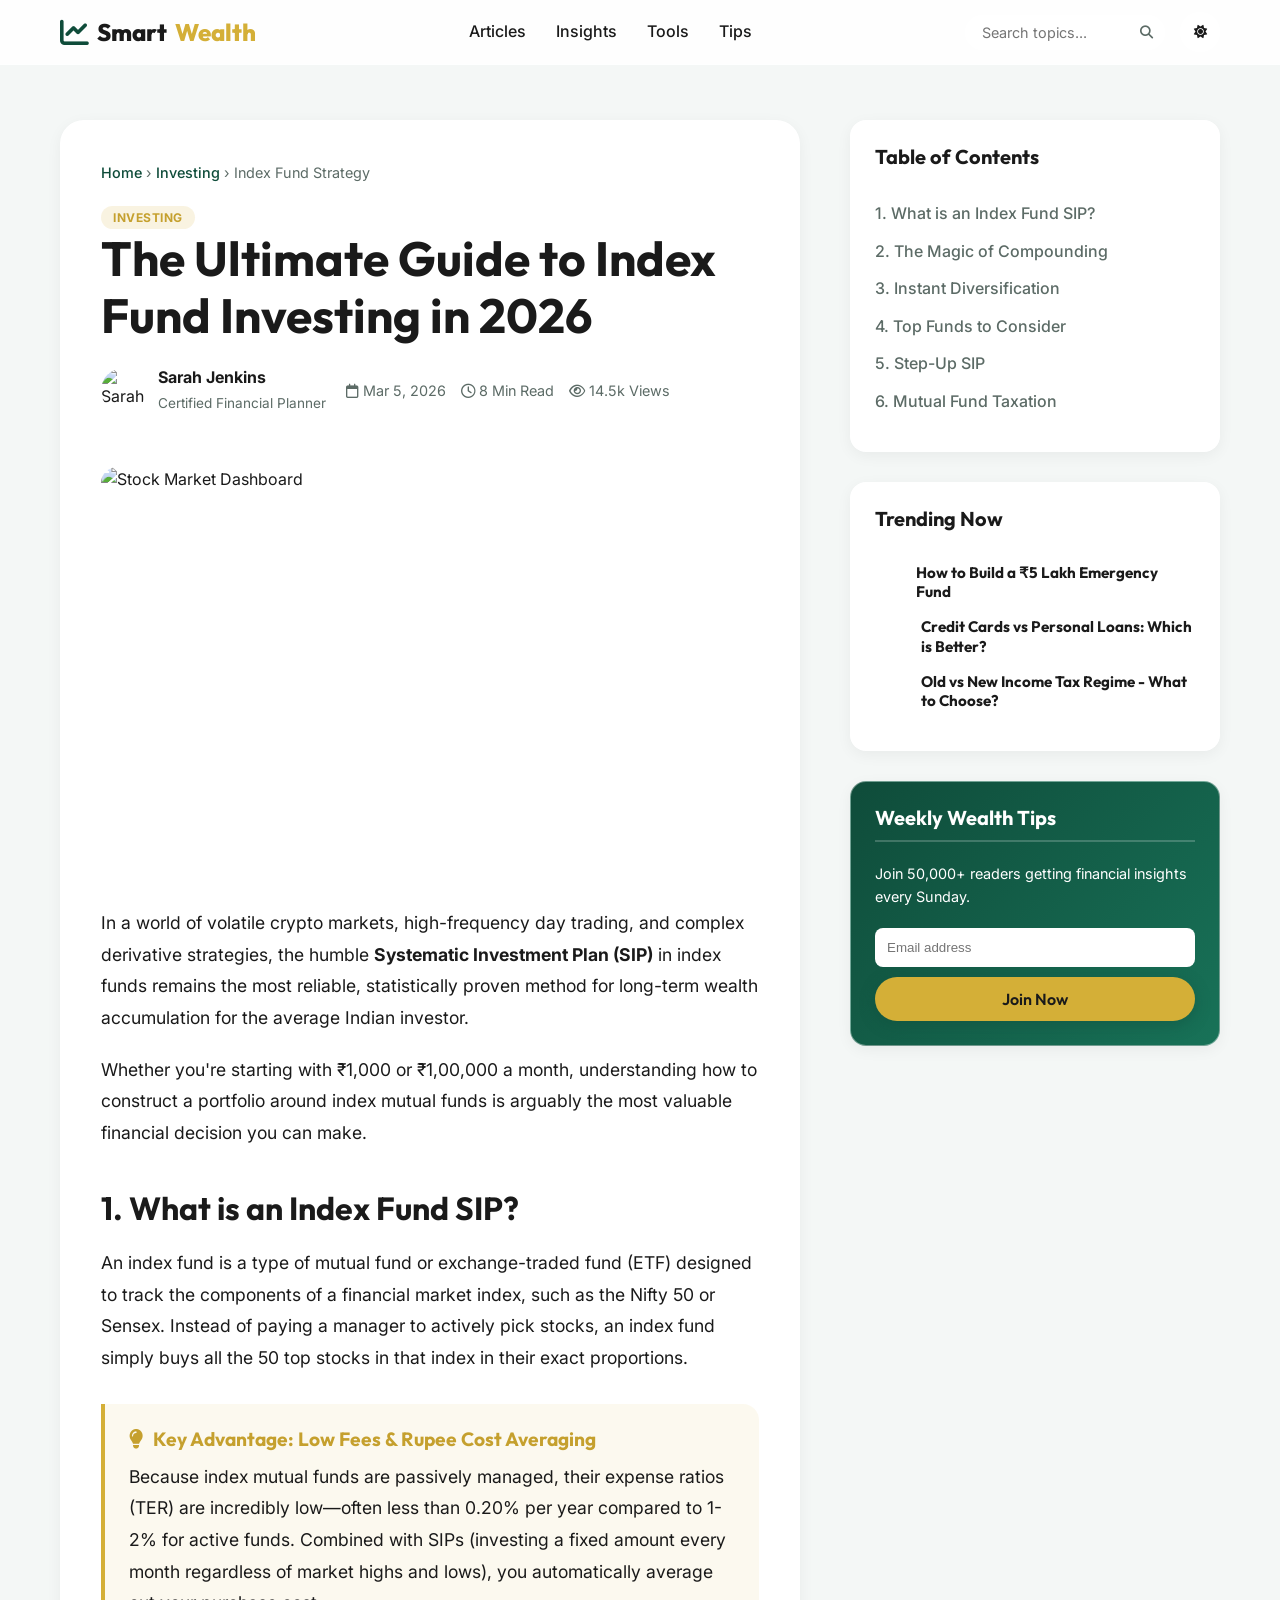
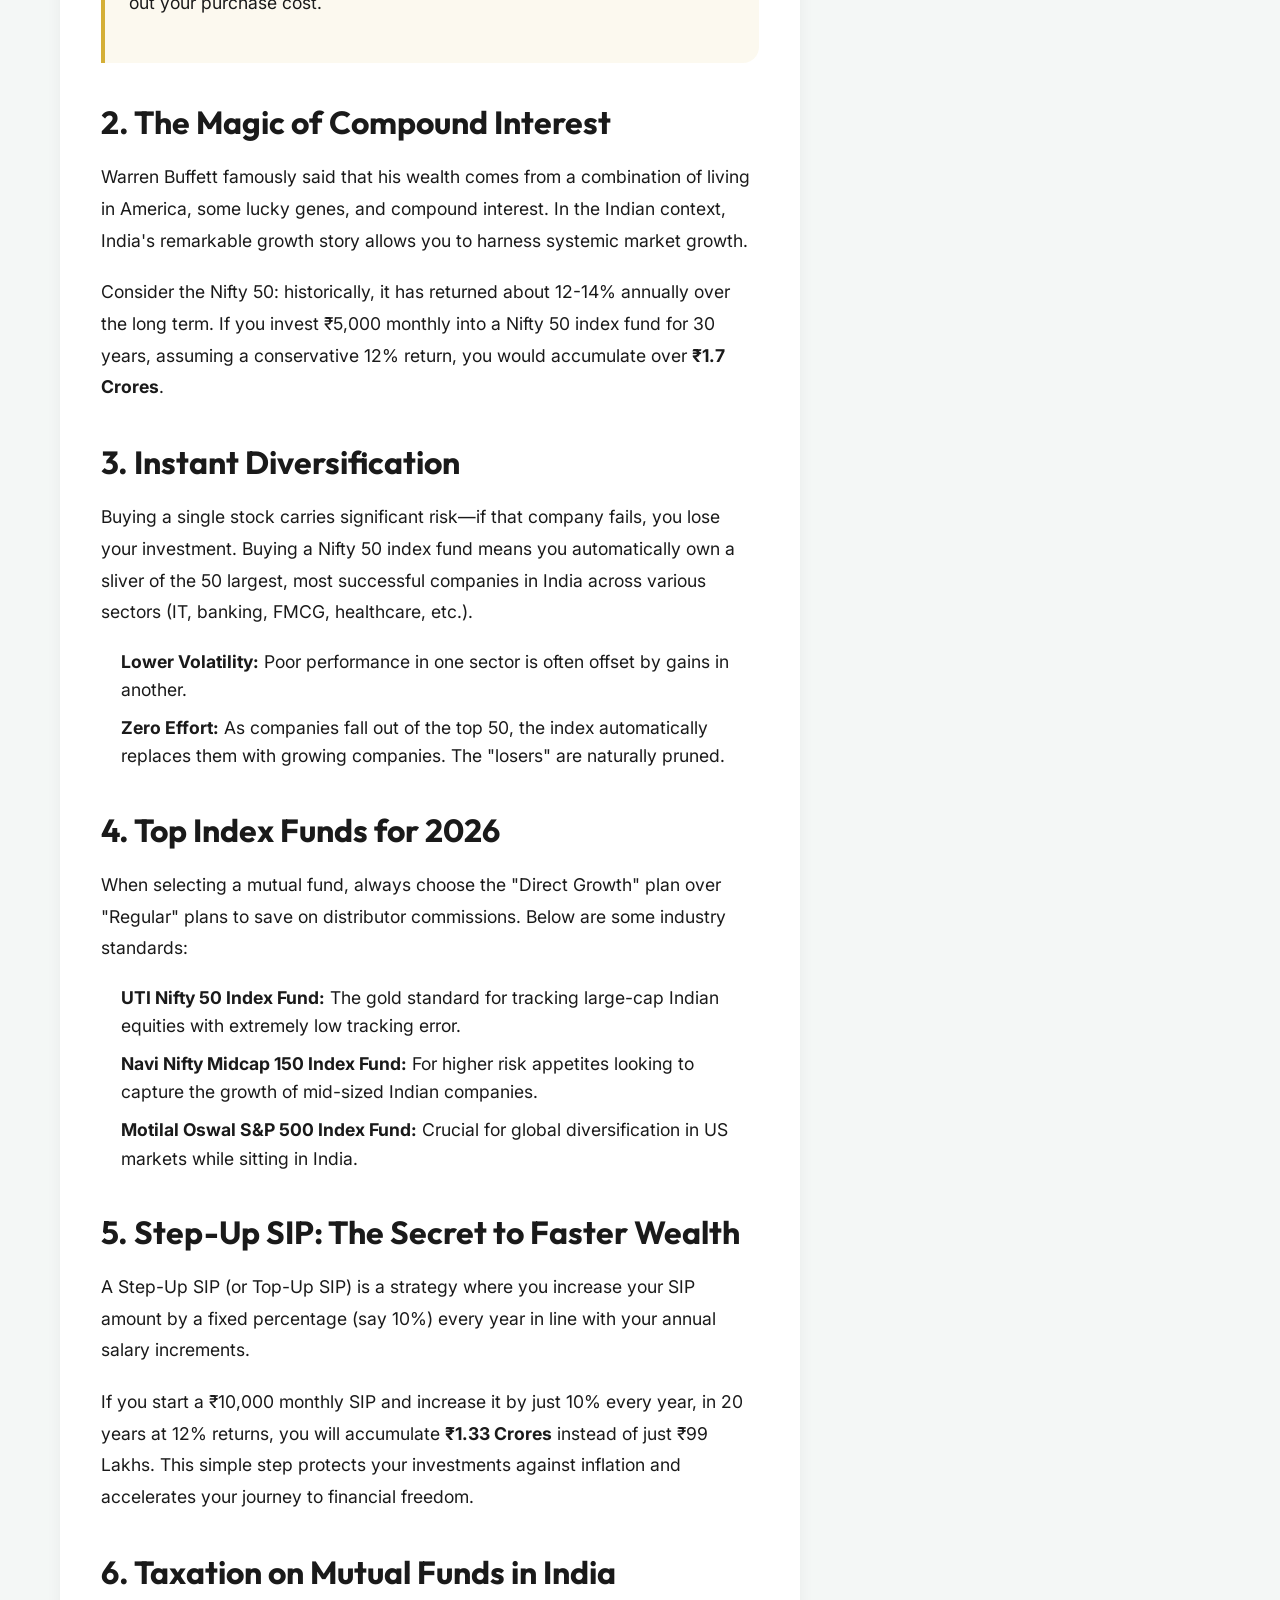
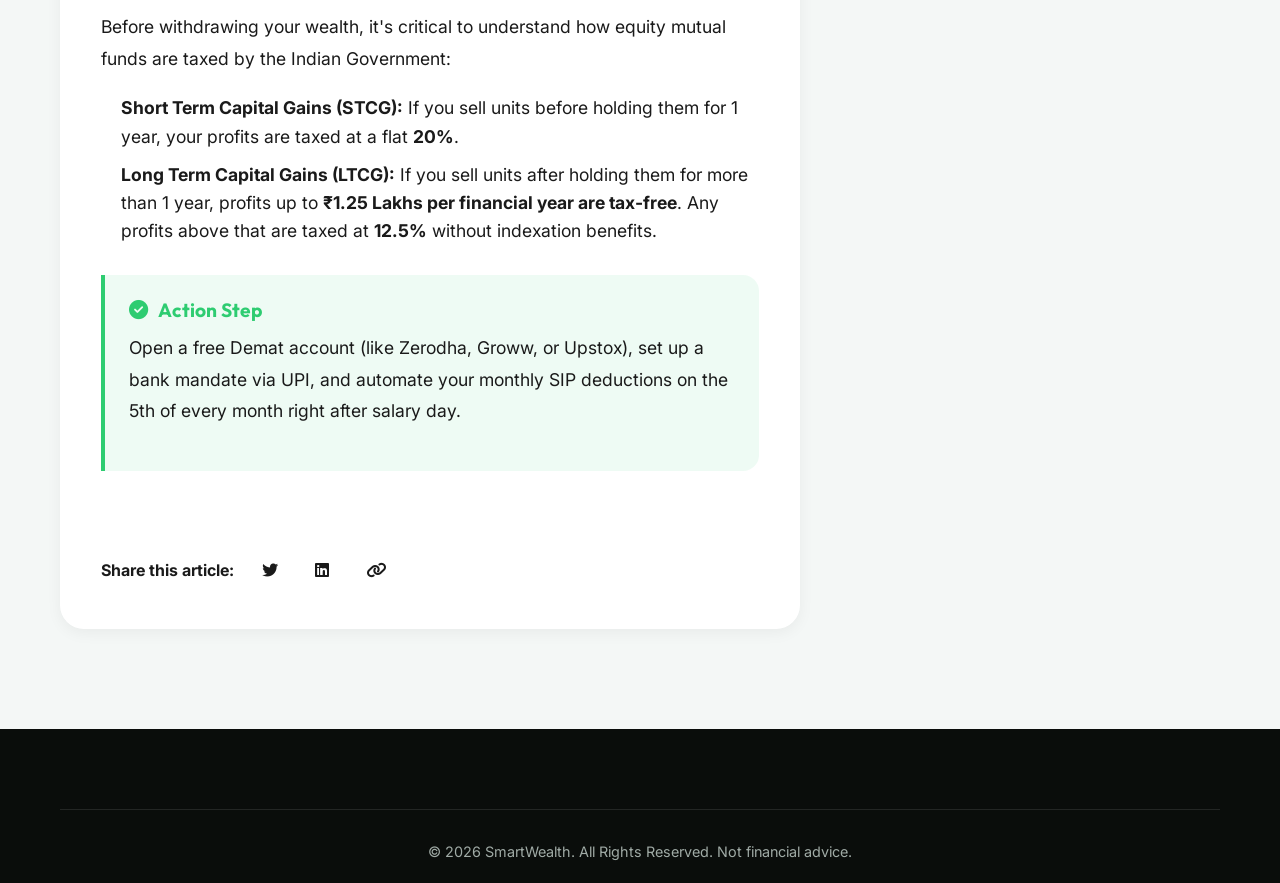
==== article.html @ 78bcbfb3 "Complete finance blog with animations and responsive design" ====
<!DOCTYPE html>
<html lang="en" data-theme="dark">

<head>
    <meta charset="UTF-8">
    <meta name="viewport" content="width=device-width, initial-scale=1.0">
    <title>Best SIP Investment Strategy for Beginners | SmartWealth India</title>
    <!-- Fonts -->
    <link rel="preconnect" href="https://fonts.googleapis.com">
    <link rel="preconnect" href="https://fonts.gstatic.com" crossorigin>
    <link
        href="https://fonts.googleapis.com/css2?family=Outfit:wght@300;400;500;600;700;800&family=Inter:wght@300;400;500;600&display=swap"
        rel="stylesheet">
    <!-- Icons -->
    <link rel="stylesheet" href="https://cdnjs.cloudflare.com/ajax/libs/font-awesome/6.4.0/css/all.min.css">
    <!-- Chart.js -->
    <script src="https://cdn.jsdelivr.net/npm/chart.js"></script>
    <!-- Styles -->
    <link rel="stylesheet" href="style.css">
</head>

<body>
    <!-- Scroll Progress Bar -->
    <div id="scroll-progress"></div>

    <!-- Navigation -->
    <nav class="navbar scrolled" id="navbar"
        style="background: var(--surface); padding: 12px 0; border-bottom: 1px solid var(--surface-border);">
        <div class="container navbar-container">
            <a href="index.html" class="logo">
                <i class="fa-solid fa-chart-line"></i> Smart<span>Wealth</span>
            </a>

            <div class="nav-links">
                <a href="index.html#featured" class="nav-link">Articles</a>
                <a href="index.html#visualizations" class="nav-link">Insights</a>
                <a href="index.html#tools" class="nav-link">Tools</a>
                <a href="index.html#tips" class="nav-link">Tips</a>
            </div>

            <div class="nav-actions">
                <div class="search-bar">
                    <input type="text" placeholder="Search topics...">
                    <button><i class="fa-solid fa-search"></i></button>
                </div>
                <button class="theme-toggle" id="theme-toggle" aria-label="Toggle Dark Mode">
                    <i class="fa-solid fa-sun"></i>
                </button>
            </div>
        </div>
    </nav>

    <!-- Main Article Content -->
    <main class="article-page section pt-120">
        <div class="container article-layout">

            <article class="article-main animate-fade-in">
                <div class="breadcrumb">
                    <a href="index.html">Home</a> &rsaquo;
                    <a href="#">Investing</a> &rsaquo;
                    <span>Index Fund Strategy</span>
                </div>

                <div class="article-header">
                    <span class="tag tag-gold mb-2">Investing</span>
                    <h1 class="article-title">The Ultimate Guide to Index Fund Investing in 2026</h1>

                    <div class="article-meta">
                        <div class="author-info">
                            <img src="https://i.pravatar.cc/100?img=11" alt="Sarah Jenkins">
                            <div>
                                <strong>Sarah Jenkins</strong>
                                <span>Certified Financial Planner</span>
                            </div>
                        </div>
                        <div class="post-stats">
                            <span><i class="fa-regular fa-calendar"></i> Mar 5, 2026</span>
                            <span><i class="fa-regular fa-clock"></i> 8 Min Read</span>
                            <span><i class="fa-regular fa-eye"></i> 14.5k Views</span>
                        </div>
                    </div>
                </div>

                <img src="https://images.unsplash.com/photo-1611974789855-9c2a0a7236a3?auto=format&fit=crop&q=80&w=1200"
                    alt="Stock Market Dashboard" class="article-hero-img">

                <div class="article-body">
                    <p>In a world of volatile crypto markets, high-frequency day trading, and complex derivative
                        strategies, the humble <strong>Systematic Investment Plan (SIP)</strong> in index funds remains
                        the most reliable, statistically
                        proven method for long-term wealth accumulation for the average Indian investor.</p>

                    <p>Whether you're starting with ₹1,000 or ₹1,00,000 a month, understanding how to construct a
                        portfolio around
                        index mutual funds is arguably the most valuable financial decision you can make.</p>

                    <h2 id="what-are-index">1. What is an Index Fund SIP?</h2>
                    <p>An index fund is a type of mutual fund or exchange-traded fund (ETF) designed to track the
                        components of a financial market index, such as the Nifty 50 or Sensex. Instead of paying a
                        manager to actively pick stocks, an index fund simply buys all the 50 top stocks in that index
                        in their exact proportions.</p>

                    <div class="tip-box">
                        <h4><i class="fa-solid fa-lightbulb"></i> Key Advantage: Low Fees & Rupee Cost Averaging</h4>
                        <p>Because index mutual funds are passively managed, their expense ratios (TER) are incredibly
                            low—often less
                            than 0.20% per year compared to 1-2% for active funds. Combined with SIPs (investing a fixed
                            amount every month regardless of market highs and lows), you automatically average out your
                            purchase cost.</p>
                    </div>

                    <h2 id="compound-magic">2. The Magic of Compound Interest</h2>
                    <p>Warren Buffett famously said that his wealth comes from a combination of living in America, some
                        lucky genes, and compound interest. In the Indian context, India's remarkable growth story
                        allows you to harness systemic market growth.</p>

                    <p>Consider the Nifty 50: historically, it has returned about 12-14% annually over the long term. If
                        you
                        invest ₹5,000 monthly into a Nifty 50 index fund for 30 years, assuming a conservative 12%
                        return,
                        you would accumulate over <strong>₹1.7 Crores</strong>.</p>

                    <h2 id="diversification">3. Instant Diversification</h2>
                    <p>Buying a single stock carries significant risk—if that company fails, you lose your investment.
                        Buying a Nifty 50 index fund means you automatically own a sliver of the 50 largest, most
                        successful
                        companies in India across various sectors (IT, banking, FMCG, healthcare, etc.).
                    </p>

                    <ul>
                        <li><strong>Lower Volatility:</strong> Poor performance in one sector is often offset by gains
                            in another.</li>
                        <li><strong>Zero Effort:</strong> As companies fall out of the top 50, the index automatically
                            replaces them with growing companies. The "losers" are naturally pruned.</li>
                    </ul>

                    <h2 id="top-funds">4. Top Index Funds for 2026</h2>
                    <p>When selecting a mutual fund, always choose the "Direct Growth" plan over "Regular" plans to save
                        on distributor commissions. Below are some industry standards:</p>

                    <ul>
                        <li><strong>UTI Nifty 50 Index Fund:</strong> The gold standard for tracking large-cap Indian
                            equities with extremely low tracking error.</li>
                        <li><strong>Navi Nifty Midcap 150 Index Fund:</strong> For higher risk appetites looking to
                            capture the growth of mid-sized Indian companies.</li>
                        <li><strong>Motilal Oswal S&P 500 Index Fund:</strong> Crucial for global
                            diversification in US markets while sitting in India.</li>
                    </ul>

                    <h2 id="step-up-sip">5. Step-Up SIP: The Secret to Faster Wealth</h2>
                    <p>A Step-Up SIP (or Top-Up SIP) is a strategy where you increase your SIP amount by a fixed
                        percentage (say 10%) every year in line with your annual salary increments.</p>
                    <p>If you start a ₹10,000 monthly SIP and increase it by just 10% every year, in 20 years at 12%
                        returns, you will accumulate <strong>₹1.33 Crores</strong> instead of just ₹99 Lakhs. This
                        simple step protects your investments against inflation and accelerates your journey to
                        financial freedom.</p>

                    <h2 id="taxation">6. Taxation on Mutual Funds in India</h2>
                    <p>Before withdrawing your wealth, it's critical to understand how equity mutual funds are taxed by
                        the Indian Government:</p>
                    <ul>
                        <li><strong>Short Term Capital Gains (STCG):</strong> If you sell units before holding them for
                            1 year, your profits are taxed at a flat <strong>20%</strong>.</li>
                        <li><strong>Long Term Capital Gains (LTCG):</strong> If you sell units after holding them for
                            more than 1 year, profits up to <strong>₹1.25 Lakhs per financial year are
                                tax-free</strong>. Any profits above that are taxed at <strong>12.5%</strong> without
                            indexation benefits.</li>
                    </ul>

                    <div class="tip-box"
                        style="border-left-color: var(--success); background: rgba(46, 204, 113, 0.08);">
                        <h4 style="color: var(--success);"><i class="fa-solid fa-check-circle"></i> Action Step</h4>
                        <p>Open a free Demat account (like Zerodha, Groww, or Upstox), set up a bank mandate via UPI,
                            and automate your monthly SIP deductions on the 5th of every month right after salary day.
                        </p>
                    </div>
                </div>

                <div class="article-footer"
                    style="margin-top: 50px; padding-top: 30px; border-top: 1px solid var(--surface-border); display: flex; justify-content: space-between; align-items: center;">
                    <div class="share-buttons">
                        <strong class="text-muted mr-3">Share this article:</strong>
                        <a href="#" class="btn btn-outline" style="padding: 8px 12px; margin-left: 10px;"><i
                                class="fa-brands fa-twitter"></i></a>
                        <a href="#" class="btn btn-outline" style="padding: 8px 12px; margin-left: 5px;"><i
                                class="fa-brands fa-linkedin"></i></a>
                        <a href="#" class="btn btn-outline" style="padding: 8px 12px; margin-left: 5px;"><i
                                class="fa-solid fa-link"></i></a>
                    </div>
                </div>
            </article>

            <aside class="sidebar">
                <!-- TOC Widget -->
                <div class="sidebar-widget animate-fade-in delay-1">
                    <h3>Table of Contents</h3>
                    <ul class="toc-list">
                        <li><a href="#what-are-index">1. What is an Index Fund SIP?</a></li>
                        <li><a href="#compound-magic">2. The Magic of Compounding</a></li>
                        <li><a href="#diversification">3. Instant Diversification</a></li>
                        <li><a href="#top-funds">4. Top Funds to Consider</a></li>
                        <li><a href="#step-up-sip">5. Step-Up SIP</a></li>
                        <li><a href="#taxation">6. Mutual Fund Taxation</a></li>
                    </ul>
                </div>

                <!-- Popular Posts Widget -->
                <div class="sidebar-widget animate-fade-in delay-2">
                    <h3>Trending Now</h3>
                    <div class="popular-post">
                        <span class="pop-num">01</span>
                        <h5><a href="#">How to Build a ₹5 Lakh Emergency Fund</a></h5>
                    </div>
                    <div class="popular-post">
                        <span class="pop-num">02</span>
                        <h5><a href="#">Credit Cards vs Personal Loans: Which is Better?</a></h5>
                    </div>
                    <div class="popular-post">
                        <span class="pop-num">03</span>
                        <h5><a href="#">Old vs New Income Tax Regime - What to Choose?</a></h5>
                    </div>
                </div>

                <!-- Newsletter Widget -->
                <div class="sidebar-widget animate-fade-in delay-3"
                    style="background: linear-gradient(135deg, var(--primary), var(--primary-light)); color: white;">
                    <h3 style="color: white; border-color: rgba(255,255,255,0.2);">Weekly Wealth Tips</h3>
                    <p style="margin-bottom: 20px; font-size: 0.9rem;">Join 50,000+ readers getting financial insights
                        every Sunday.</p>
                    <input type="email" placeholder="Email address"
                        style="width: 100%; padding: 12px; margin-bottom: 10px; border-radius: var(--radius-sm); border: none;">
                    <button class="btn btn-primary"
                        style="width: 100%; background: var(--accent); color: var(--text-main);">Join Now</button>
                </div>
            </aside>

        </div>
    </main>

    <!-- Footer -->
    <footer class="footer">
        <div class="container">
            <div class="footer-bottom">
                <p>&copy; 2026 SmartWealth. All Rights Reserved. Not financial advice.</p>
            </div>
        </div>
    </footer>

    <script src="script.js"></script>
</body>

</html>
---- style.css ----
/* =============== DESIGN TOKENS =============== */
:root {
    /* Color Palette - Light Theme */
    --primary: #0F4C3A;
    /* Deep Green */
    --primary-light: #187258;
    --primary-dark: #0A3628;

    --accent: #D4AF37;
    /* Gold */
    --accent-light: #E8C868;
    --accent-hover: #C5A02E;

    --bg-main: #F4F7F6;
    --bg-alt: #FFFFFF;

    --surface: rgba(255, 255, 255, 0.85);
    --surface-solid: #FFFFFF;
    --surface-border: rgba(255, 255, 255, 0.4);

    --text-main: #1A1A1A;
    --text-muted: #5C6B66;
    --text-inverse: #FFFFFF;

    --danger: #E74C3C;
    --success: #2ECC71;
    --info: #3498DB;

    /* Shadows */
    --shadow-sm: 0 4px 15px rgba(0, 0, 0, 0.05);
    --shadow-md: 0 10px 30px rgba(0, 0, 0, 0.08);
    --shadow-lg: 0 20px 40px rgba(15, 76, 58, 0.12);
    --shadow-glass: 0 8px 32px 0 rgba(31, 38, 135, 0.07);

    /* Typography */
    --font-heading: 'Outfit', sans-serif;
    --font-body: 'Inter', sans-serif;

    /* Borders & Spacing */
    --radius-sm: 8px;
    --radius-md: 16px;
    --radius-lg: 24px;
    --radius-full: 999px;

    --transition: all 0.3s cubic-bezier(0.25, 0.8, 0.25, 1);
}

[data-theme="dark"] {
    --bg-main: #0B0E0C;
    --bg-alt: #121815;

    --surface: rgba(25, 33, 29, 0.75);
    --surface-solid: #19211D;
    --surface-border: rgba(255, 255, 255, 0.05);

    --text-main: #EAECEB;
    --text-muted: #A0ABA6;

    --shadow-md: 0 10px 30px rgba(0, 0, 0, 0.4);
    --shadow-lg: 0 20px 40px rgba(0, 0, 0, 0.6);
    --shadow-glass: 0 8px 32px 0 rgba(0, 0, 0, 0.3);
}

/* =============== RESET & BASE =============== */
* {
    margin: 0;
    padding: 0;
    box-sizing: border-box;
}

html {
    scroll-behavior: smooth;
    font-size: 16px;
}

body {
    font-family: var(--font-body);
    background-color: var(--bg-main);
    color: var(--text-main);
    line-height: 1.6;
    overflow-x: hidden;
    transition: background-color 0.4s ease, color 0.4s ease;
}

h1,
h2,
h3,
h4,
h5,
h6 {
    font-family: var(--font-heading);
    font-weight: 700;
    line-height: 1.2;
    color: var(--text-main);
}

a {
    text-decoration: none;
    color: inherit;
    transition: var(--transition);
}

ul {
    list-style: none;
}

img {
    max-width: 100%;
    height: auto;
    display: block;
}

.container {
    width: 100%;
    max-width: 1200px;
    margin: 0 auto;
    padding: 0 20px;
}

.section {
    padding: 100px 0;
}

.bg-alt {
    background-color: var(--bg-alt);
}

.text-center {
    text-align: center;
}

.mb-4 {
    margin-bottom: 2rem;
}

.mt-3 {
    margin-top: 1.5rem;
}

.mt-4 {
    margin-top: 2rem;
}

.text-light {
    color: var(--text-muted);
}

.text-sm {
    font-size: 0.875rem;
}

/* =============== TYPOGRAPHY & UTILS =============== */
.highlight-text {
    color: var(--accent);
    background: linear-gradient(120deg, var(--accent), var(--accent-light));
    -webkit-background-clip: text;
    background-clip: text;
    -webkit-text-fill-color: transparent;
}

.glass-card {
    background: var(--surface);
    backdrop-filter: blur(12px);
    -webkit-backdrop-filter: blur(12px);
    border: 1px solid var(--surface-border);
    border-radius: var(--radius-lg);
    box-shadow: var(--shadow-glass);
    transition: transform 0.3s ease, box-shadow 0.3s ease;
}

.glass-card:hover {
    transform: translateY(-5px);
    box-shadow: 0 15px 35px rgba(0, 0, 0, 0.15);
}

.btn {
    display: inline-flex;
    align-items: center;
    justify-content: center;
    gap: 8px;
    padding: 12px 28px;
    font-family: var(--font-heading);
    font-weight: 600;
    border-radius: var(--radius-full);
    cursor: pointer;
    transition: var(--transition);
    border: none;
    font-size: 1rem;
}

.btn-primary {
    background-color: var(--primary);
    color: var(--text-inverse);
    box-shadow: 0 4px 15px rgba(15, 76, 58, 0.4);
}

.btn-primary:hover {
    background-color: var(--primary-light);
    transform: translateY(-2px);
    box-shadow: 0 6px 20px rgba(15, 76, 58, 0.6);
}

.btn-outline {
    background: transparent;
    color: var(--text-main);
    border: 2px solid var(--surface-border);
    backdrop-filter: blur(4px);
}

.btn-outline:hover {
    border-color: var(--primary);
    color: var(--primary);
}

.tag {
    font-size: 0.75rem;
    font-weight: 700;
    padding: 4px 12px;
    border-radius: var(--radius-full);
    text-transform: uppercase;
    letter-spacing: 0.5px;
}

.tag.absolute {
    position: absolute;
    top: 16px;
    left: 16px;
    z-index: 2;
}

.tag-gold {
    background-color: rgba(212, 175, 55, 0.15);
    color: var(--accent-hover);
}

.tag-green {
    background-color: rgba(46, 204, 113, 0.15);
    color: var(--success);
}

.tag-blue {
    background-color: rgba(52, 152, 219, 0.15);
    color: var(--info);
}

.tag-red {
    background-color: rgba(231, 76, 60, 0.15);
    color: var(--danger);
}

.hover-glow:hover {
    box-shadow: 0 0 20px var(--accent-light);
    transform: scale(1.02);
}

.hover-img img {
    transition: transform 0.5s ease;
}

.hover-img:hover img {
    transform: scale(1.08);
}

/* =============== ANIMATIONS =============== */
@keyframes fadeInUp {
    from {
        opacity: 0;
        transform: translateY(30px);
    }

    to {
        opacity: 1;
        transform: translateY(0);
    }
}

@keyframes float {
    0% {
        transform: translateY(0px) rotate(0deg);
    }

    50% {
        transform: translateY(-15px) rotate(5deg);
    }

    100% {
        transform: translateY(0px) rotate(0deg);
    }
}

@keyframes floatReverse {
    0% {
        transform: translateY(0px) rotate(0deg);
    }

    50% {
        transform: translateY(15px) rotate(-5deg);
    }

    100% {
        transform: translateY(0px) rotate(0deg);
    }
}

@keyframes slideInLeft {
    from {
        opacity: 0;
        transform: translateX(-50px);
    }

    to {
        opacity: 1;
        transform: translateX(0);
    }
}

@keyframes floatReverse {
    0% {
        transform: translateY(0px) rotate(0);
    }

    50% {
        transform: translateY(15px) rotate(-3deg);
    }

    100% {
        transform: translateY(0px) rotate(0);
    }
}

@keyframes blob {
    0% {
        transform: translate(0px, 0px) scale(1);
    }

    33% {
        transform: translate(30px, -50px) scale(1.1);
    }

    66% {
        transform: translate(-20px, 20px) scale(0.9);
    }

    100% {
        transform: translate(0px, 0px) scale(1);
    }
}

.animate-text-up {
    animation: fadeInUp 0.8s cubic-bezier(0.2, 0.8, 0.2, 1) forwards;
}

.animate-fade-in {
    opacity: 0;
    animation: fadeInUp 0.8s cubic-bezier(0.2, 0.8, 0.2, 1) forwards;
}

.animate-float {
    animation: float 6s ease-in-out infinite;
}

.delay-1 {
    animation-delay: 0.2s;
}

.delay-2 {
    animation-delay: 0.4s;
}

.delay-3 {
    animation-delay: 0.6s;
}

/* Scroll Reveal Classes */
.reveal {
    opacity: 0;
    transition: all 0.4s cubic-bezier(0.2, 0.8, 0.2, 1);
}

.reveal.active {
    opacity: 1;
    transform: translate(0, 0) scale(1);
}

.reveal-up {
    transform: translateY(30px);
}

.reveal-down {
    transform: translateY(-30px);
}

.reveal-left {
    transform: translateX(-30px);
}

.reveal-right {
    transform: translateX(30px);
}

.reveal-zoom {
    transform: scale(0.95);
}

.reveal-zoom-out {
    transform: scale(1.1);
}

/* Scroll Progress */
#scroll-progress {
    position: fixed;
    top: 0;
    left: 0;
    height: 4px;
    background: var(--accent);
    width: 0%;
    z-index: 9999;
    transition: width 0.1s ease;
}

/* =============== NAVBAR =============== */
.navbar {
    position: fixed;
    top: 0;
    left: 0;
    width: 100%;
    padding: 20px 0;
    z-index: 1000;
    transition: var(--transition);
}

.navbar.scrolled {
    padding: 12px 0;
    background: var(--surface);
    backdrop-filter: blur(15px);
    -webkit-backdrop-filter: blur(15px);
    border-bottom: 1px solid var(--surface-border);
    box-shadow: var(--shadow-sm);
}

.navbar-container {
    display: flex;
    justify-content: space-between;
    align-items: center;
}

.logo {
    font-family: var(--font-heading);
    font-size: 1.5rem;
    font-weight: 800;
    display: flex;
    align-items: center;
    gap: 8px;
}

.logo i {
    color: var(--primary);
    font-size: 1.8rem;
}

.logo span {
    color: var(--accent);
}

.nav-links {
    display: flex;
    gap: 30px;
}

.nav-link {
    font-weight: 500;
    position: relative;
}

.nav-link::after {
    content: '';
    position: absolute;
    bottom: -4px;
    left: 0;
    width: 0%;
    height: 2px;
    background-color: var(--accent);
    transition: var(--transition);
}

.nav-link:hover::after,
.nav-link.active::after {
    width: 100%;
}

.nav-actions {
    display: flex;
    align-items: center;
    gap: 15px;
}

.search-bar {
    position: relative;
    display: flex;
    align-items: center;
}

.search-bar input {
    background: var(--surface-solid);
    border: 1px solid var(--surface-border);
    padding: 8px 16px;
    border-radius: var(--radius-full);
    font-family: var(--font-body);
    font-size: 0.9rem;
    color: var(--text-main);
    width: 200px;
    transition: var(--transition);
}

.search-bar input:focus {
    outline: none;
    border-color: var(--primary);
    width: 240px;
}

.search-bar button {
    position: absolute;
    right: 12px;
    background: none;
    border: none;
    color: var(--text-muted);
    cursor: pointer;
}

.theme-toggle {
    background: var(--surface-solid);
    border: 1px solid var(--surface-border);
    width: 40px;
    height: 40px;
    border-radius: 50%;
    display: flex;
    align-items: center;
    justify-content: center;
    cursor: pointer;
    color: var(--text-main);
    transition: var(--transition);
}

.theme-toggle:hover {
    background: var(--primary);
    color: white;
    border-color: var(--primary);
}

.mobile-menu-btn {
    display: none;
    font-size: 1.5rem;
    cursor: pointer;
}

/* =============== HERO SECTION =============== */
.hero {
    min-height: 100vh;
    padding-top: 120px;
    position: relative;
    overflow: hidden;
    display: flex;
    align-items: center;
}

.hero-bg-shapes .shape {
    position: absolute;
    border-radius: 50%;
    filter: blur(80px);
    z-index: -1;
    opacity: 0.5;
    animation: blob 15s infinite alternate ease-in-out;
}

.shape-1 {
    top: -10%;
    left: -5%;
    width: 600px;
    height: 600px;
    background: rgba(15, 76, 58, 0.4);
}

.shape-2 {
    bottom: -10%;
    right: -5%;
    width: 500px;
    height: 500px;
    background: rgba(212, 175, 55, 0.3);
    animation-delay: 2s;
}

.shape-3 {
    top: 30%;
    left: 40%;
    width: 400px;
    height: 400px;
    background: rgba(19, 136, 8, 0.2);
    animation-delay: 5s;
}

.hero-container {
    display: grid;
    grid-template-columns: 1fr 1fr;
    gap: 40px;
    align-items: center;
}

.hero-content h1 {
    font-size: 4rem;
    margin-bottom: 20px;
    letter-spacing: -1px;
}

.hero-subtitle {
    font-size: 1.15rem;
    color: var(--text-muted);
    margin-bottom: 40px;
    max-width: 90%;
}

.hero-cta {
    display: flex;
    gap: 16px;
    margin-bottom: 50px;
}

.hero-stats {
    display: flex;
    gap: 40px;
}

.stat-item {
    display: flex;
    flex-direction: column;
}

.stat-num {
    font-family: var(--font-heading);
    font-size: 2rem;
    font-weight: 800;
    color: var(--text-main);
}

.stat-label {
    font-size: 0.9rem;
    color: var(--text-muted);
}

/* Hero Visuals */
.hero-visuals {
    position: relative;
}

.main-chart-card {
    padding: 24px;
    position: relative;
    z-index: 2;
}

.card-header {
    display: flex;
    justify-content: space-between;
    align-items: center;
    margin-bottom: 20px;
}

.badge-green {
    background: rgba(46, 204, 113, 0.15);
    color: var(--success);
    padding: 4px 10px;
    border-radius: var(--radius-sm);
    font-weight: 600;
    font-size: 0.85rem;
}

.floating-coin {
    position: absolute;
    width: 60px;
    height: 60px;
    border-radius: 50%;
    background: linear-gradient(135deg, var(--gold), var(--accent));
    display: flex;
    align-items: center;
    justify-content: center;
    font-size: 2rem;
    font-weight: 700;
    color: white;
    box-shadow: 0 10px 25px rgba(255, 153, 51, 0.4);
    z-index: 3;
}

.coin-1 {
    top: -20px;
    right: 20px;
    animation: floatReverse 4s infinite ease-in-out;
}

.coin-2 {
    bottom: 20px;
    left: -20px;
    background: linear-gradient(135deg, var(--primary-light), var(--primary));
    box-shadow: 0 10px 25px rgba(19, 136, 8, 0.4);
    animation: float 5s infinite ease-in-out;
}

.floating-widget {
    position: absolute;
    background: var(--surface);
    backdrop-filter: blur(10px);
    border: 1px solid var(--surface-border);
    padding: 12px 20px;
    border-radius: var(--radius-md);
    display: flex;
    align-items: center;
    gap: 12px;
    box-shadow: var(--shadow-md);
    z-index: 3;
    animation: float 6s infinite ease-in-out;
}

.widget-1 {
    bottom: -30px;
    right: 40px;
}

.widget-2 {
    top: 40px;
    right: -60px;
    animation-delay: 1.5s;
    animation-name: floatReverse;
}

.widget-3 {
    top: 150px;
    left: -50px;
    animation-delay: 3s;
}

.widget-icon {
    width: 36px;
    height: 36px;
    border-radius: 50%;
    display: flex;
    align-items: center;
    justify-content: center;
}

.widget-icon.green {
    background: rgba(46, 204, 113, 0.2);
    color: var(--success);
}

.widget-icon.gold {
    background: rgba(212, 175, 55, 0.2);
    color: var(--accent);
}

.widget-icon.blue {
    background: rgba(52, 152, 219, 0.2);
    color: var(--info);
}

/* =============== FEATURED INSIGHTS =============== */
.section-header {
    display: flex;
    justify-content: space-between;
    align-items: flex-end;
    margin-bottom: 40px;
}

.section-header h2 {
    font-size: 2.5rem;
}

.view-all {
    font-weight: 600;
    color: var(--primary);
    display: flex;
    align-items: center;
    gap: 8px;
}

.view-all:hover {
    gap: 12px;
}

.featured-grid {
    display: grid;
    grid-template-columns: 3fr 2fr;
    gap: 30px;
}

.featured-card {
    background: var(--surface-solid);
    border-radius: var(--radius-lg);
    overflow: hidden;
    position: relative;
    box-shadow: var(--shadow-sm);
    transition: var(--transition);
    border: 1px solid var(--surface-border);
}

.featured-card:hover {
    transform: translateY(-5px);
    box-shadow: var(--shadow-lg);
}

.card-img-wrapper {
    position: relative;
    overflow: hidden;
}

.large-card .card-img-wrapper {
    height: 350px;
}

.small-card .card-img-wrapper {
    height: 200px;
}

.card-img-wrapper img {
    width: 100%;
    height: 100%;
    object-fit: cover;
    transition: transform 0.5s ease;
}

.featured-card:hover .card-img-wrapper img {
    transform: scale(1.05);
}

.overlay {
    position: absolute;
    top: 0;
    left: 0;
    width: 100%;
    height: 100%;
    background: linear-gradient(to top, rgba(0, 0, 0, 0.8) 0%, rgba(0, 0, 0, 0) 60%);
}

.large-card .card-content {
    position: absolute;
    bottom: 0;
    left: 0;
    width: 100%;
    padding: 40px;
    color: white;
    z-index: 2;
}

.small-card .card-content {
    padding: 20px;
}

.card-meta {
    display: flex;
    align-items: center;
    gap: 15px;
    margin-bottom: 12px;
}

.large-card .read-time {
    color: rgba(255, 255, 255, 0.8);
    font-size: 0.85rem;
}

.large-card .card-title {
    color: white;
    font-size: 2rem;
    margin-bottom: 15px;
}

.small-card .card-title {
    font-size: 1.25rem;
    margin-bottom: 15px;
}

.large-card .card-excerpt {
    color: rgba(255, 255, 255, 0.9);
    margin-bottom: 20px;
    display: -webkit-box;
    -webkit-line-clamp: 2;
    line-clamp: 2;
    -webkit-box-orient: vertical;
    overflow: hidden;
}

.card-author {
    display: flex;
    align-items: center;
    gap: 12px;
}

.card-author img {
    width: 40px;
    height: 40px;
    border-radius: 50%;
    border: 2px solid var(--accent);
}

.card-author h5 {
    margin: 0;
    font-size: 1rem;
}

.card-author span {
    font-size: 0.8rem;
    opacity: 0.8;
}

.side-cards {
    display: flex;
    flex-direction: column;
    gap: 30px;
}

/* =============== LATEST ARTICLES =============== */
.category-filters {
    display: flex;
    gap: 10px;
    flex-wrap: wrap;
}

.filter-btn {
    padding: 8px 16px;
    border: 1px solid var(--surface-border);
    background: var(--surface-solid);
    color: var(--text-main);
    border-radius: var(--radius-full);
    cursor: pointer;
    font-weight: 500;
    transition: var(--transition);
}

.filter-btn:hover,
.filter-btn.active {
    background: var(--primary);
    color: white;
    border-color: var(--primary);
}

.article-grid {
    display: grid;
    grid-template-columns: repeat(auto-fill, minmax(300px, 1fr));
    gap: 30px;
}

.post-card {
    background: var(--surface-solid);
    border-radius: var(--radius-md);
    overflow: hidden;
    box-shadow: var(--shadow-sm);
    border: 1px solid var(--surface-border);
    transition: var(--transition);
}

.post-card:hover {
    transform: translateY(-5px);
    box-shadow: var(--shadow-md);
}

.post-img {
    height: 200px;
    position: relative;
    overflow: hidden;
}

.post-img img {
    width: 100%;
    height: 100%;
    object-fit: cover;
    transition: transform 0.5s ease;
}

.post-card:hover .post-img img {
    transform: scale(1.05);
}

.post-content {
    padding: 24px;
}

.post-content h4 {
    font-size: 1.25rem;
    margin-bottom: 12px;
    line-height: 1.4;
}

.post-meta {
    display: flex;
    align-items: center;
    gap: 8px;
    font-size: 0.85rem;
    color: var(--text-muted);
}

/* =============== VISUALIZATIONS =============== */
.charts-grid {
    display: grid;
    grid-template-columns: 1fr 1fr;
    gap: 30px;
}

.chart-card {
    padding: 30px;
    text-align: center;
}

.chart-card h3 {
    margin-bottom: 5px;
}

.chart-desc {
    color: var(--text-muted);
    font-size: 0.9rem;
    margin-bottom: 20px;
}

.chart-container {
    position: relative;
    height: 300px;
    width: 100%;
}

/* =============== FINANCE TOOLS =============== */
.tools-container {
    display: flex;
    overflow: hidden;
    min-height: 500px;
}

.tools-sidebar {
    width: 250px;
    background: rgba(0, 0, 0, 0.02);
    border-right: 1px solid var(--surface-border);
    display: flex;
    flex-direction: column;
}

[data-theme="dark"] .tools-sidebar {
    background: rgba(255, 255, 255, 0.02);
}

.tool-tab {
    padding: 20px;
    text-align: left;
    background: none;
    border: none;
    border-bottom: 1px solid var(--surface-border);
    color: var(--text-main);
    font-weight: 600;
    font-size: 1.05rem;
    cursor: pointer;
    transition: var(--transition);
    display: flex;
    align-items: center;
    gap: 12px;
}

.tool-tab i {
    color: var(--primary);
}

.tool-tab:hover {
    background: rgba(15, 76, 58, 0.05);
}

.tool-tab.active {
    background: var(--surface-solid);
    border-left: 4px solid var(--primary);
}

.tools-content {
    flex: 1;
    padding: 40px;
    position: relative;
}

.tool-panel {
    display: none;
    animation: slideInLeft 0.5s ease;
}

.tool-panel.active {
    display: block;
}

.tool-grid {
    display: grid;
    grid-template-columns: 3fr 2fr;
    gap: 40px;
}

.input-group {
    margin-bottom: 24px;
}

.input-group label {
    display: block;
    font-weight: 500;
    margin-bottom: 8px;
    color: var(--text-muted);
}

.num-input {
    width: 100%;
    padding: 12px 16px;
    border: 1px solid var(--surface-border);
    border-radius: var(--radius-sm);
    background: var(--surface-solid);
    color: var(--text-main);
    font-family: var(--font-body);
    font-size: 1rem;
    transition: var(--transition);
}

.num-input:focus {
    outline: none;
    border-color: var(--primary);
    box-shadow: 0 0 0 3px rgba(15, 76, 58, 0.1);
}

/* Range Sliders styling */
input[type=range] {
    -webkit-appearance: none;
    appearance: none;
    width: 100%;
    background: transparent;
}

input[type=range]::-webkit-slider-thumb {
    -webkit-appearance: none;
    appearance: none;
    height: 20px;
    width: 20px;
    border-radius: 50%;
    background: var(--primary);
    cursor: pointer;
    margin-top: -8px;
    box-shadow: 0 2px 6px rgba(0, 0, 0, 0.2);
}

input[type=range]::-webkit-slider-runnable-track {
    width: 100%;
    height: 6px;
    cursor: pointer;
    background: var(--surface-border);
    border-radius: 3px;
}

.tool-results {
    display: flex;
    flex-direction: column;
    gap: 20px;
}

.result-card {
    padding: 30px;
    border-radius: var(--radius-md);
    text-align: center;
    color: white;
}

.result-card.primary {
    background: linear-gradient(135deg, var(--primary), var(--primary-light));
    box-shadow: 0 10px 20px rgba(15, 76, 58, 0.3);
}

.result-card.secondary {
    background: linear-gradient(135deg, #1e3c72, #2a5298);
    box-shadow: 0 10px 20px rgba(30, 60, 114, 0.3);
}

.result-card p {
    font-size: 1.1rem;
    opacity: 0.9;
    margin-bottom: 5px;
}

.result-card h4 {
    font-size: 2.5rem;
    color: white;
}

.result-stats {
    background: var(--surface-solid);
    border: 1px solid var(--surface-border);
    border-radius: var(--radius-md);
    padding: 20px;
    display: flex;
    justify-content: space-between;
}

.result-stats p {
    font-size: 0.85rem;
    color: var(--text-muted);
}

.result-stats strong {
    font-size: 1.2rem;
    color: var(--text-main);
}

.budget-breakdown {
    background: var(--surface-solid);
    border: 1px solid var(--surface-border);
    border-radius: var(--radius-md);
    padding: 24px;
}

.budget-breakdown li {
    display: flex;
    align-items: center;
    padding: 12px 0;
    font-size: 1.1rem;
    border-bottom: 1px solid var(--surface-border);
}

.budget-breakdown li:last-child {
    border-bottom: none;
}

.budget-breakdown .dot {
    width: 12px;
    height: 12px;
    border-radius: 50%;
    margin-right: 12px;
    margin-top: 2px;
}

.dot.green {
    background: var(--success);
}

.dot.gold {
    background: var(--accent);
}

.dot.blue {
    background: var(--info);
}

.budget-breakdown strong {
    margin-left: auto;
}

/* =============== TIPS SECTION =============== */
.tips-grid {
    display: grid;
    grid-template-columns: repeat(3, 1fr);
    gap: 30px;
}

.tip-card {
    background: var(--surface-solid);
    border-radius: var(--radius-md);
    padding: 30px;
    text-align: center;
    box-shadow: var(--shadow-sm);
    border: 1px solid var(--surface-border);
    transition: var(--transition);
}

.tip-card:hover {
    transform: translateY(-5px);
    box-shadow: var(--shadow-md);
    border-color: var(--primary);
}

.tip-icon {
    width: 60px;
    height: 60px;
    background: rgba(212, 175, 55, 0.1);
    color: var(--accent-hover);
    border-radius: 50%;
    display: flex;
    align-items: center;
    justify-content: center;
    font-size: 1.5rem;
    margin: 0 auto 20px;
}

/* =============== NEWSLETTER =============== */
.newsletter-section {
    padding: 80px 0;
}

.newsletter-box {
    padding: 60px;
    display: flex;
    justify-content: space-between;
    align-items: center;
    background: linear-gradient(135deg, var(--surface), rgba(212, 175, 55, 0.05));
}

.nl-content {
    max-width: 500px;
}

.nl-form {
    display: flex;
    gap: 10px;
    width: 100%;
    max-width: 450px;
}

.nl-form input {
    flex: 1;
    padding: 15px 20px;
    border-radius: var(--radius-full);
    border: 1px solid var(--surface-border);
    background: var(--surface-solid);
    color: var(--text-main);
    font-family: var(--font-body);
}

.nl-form input:focus {
    outline: none;
    border-color: var(--primary);
}

/* =============== FOOTER =============== */
.footer {
    background: #0A0D0B;
    color: #EAECEB;
    padding: 80px 0 20px;
}

.footer-grid {
    display: grid;
    grid-template-columns: 2fr 1fr 1fr 1fr;
    gap: 50px;
    margin-bottom: 60px;
}

.footer-brand p {
    color: #A0ABA6;
    margin: 20px 0;
    max-width: 300px;
}

.social-links {
    display: flex;
    gap: 15px;
}

.social-links a {
    width: 40px;
    height: 40px;
    border-radius: 50%;
    background: rgba(255, 255, 255, 0.1);
    display: flex;
    align-items: center;
    justify-content: center;
    transition: var(--transition);
}

.social-links a:hover {
    background: var(--primary);
    transform: translateY(-3px);
}

.footer-links h4 {
    color: white;
    margin-bottom: 20px;
    font-size: 1.2rem;
}

.footer-links ul li {
    margin-bottom: 12px;
}

.footer-links a {
    color: #A0ABA6;
}

.footer-links a:hover {
    color: var(--accent);
    padding-left: 5px;
}

.footer-bottom {
    text-align: center;
    padding-top: 30px;
    border-top: 1px solid rgba(255, 255, 255, 0.1);
    color: #A0ABA6;
    font-size: 0.9rem;
}

/* Reveal Animation */
.reveal-up {
    opacity: 0;
    transform: translateY(40px);
    transition: all 0.8s cubic-bezier(0.2, 0.8, 0.2, 1);
}

.reveal-up.active {
    opacity: 1;
    transform: translateY(0);
}

/* =============== ARTICLE PAGE =============== */
.pt-120 {
    padding-top: 120px;
}

.article-layout {
    display: grid;
    grid-template-columns: 2fr 1fr;
    gap: 50px;
    align-items: start;
}

.article-main {
    background: var(--surface-solid);
    padding: 40px;
    border-radius: var(--radius-lg);
    box-shadow: var(--shadow-sm);
    border: 1px solid var(--surface-border);
}

.breadcrumb {
    color: var(--text-muted);
    font-size: 0.9rem;
    margin-bottom: 20px;
}

.breadcrumb a {
    color: var(--primary);
    font-weight: 500;
}

.breadcrumb a:hover {
    text-decoration: underline;
}

.article-title {
    font-size: 3rem;
    margin-bottom: 20px;
    line-height: 1.2;
}

.article-meta {
    display: flex;
    align-items: center;
    gap: 20px;
    margin-bottom: 30px;
    padding-bottom: 20px;
    border-bottom: 1px solid var(--surface-border);
}

.author-info {
    display: flex;
    align-items: center;
    gap: 12px;
}

.author-info img {
    width: 45px;
    height: 45px;
    border-radius: 50%;
}

.author-info div strong {
    display: block;
    color: var(--text-main);
}

.author-info div span {
    font-size: 0.85rem;
    color: var(--text-muted);
}

.post-stats {
    display: flex;
    gap: 15px;
    color: var(--text-muted);
    font-size: 0.9rem;
}

.article-hero-img {
    width: 100%;
    height: 400px;
    object-fit: cover;
    border-radius: var(--radius-md);
    margin-bottom: 40px;
}

.article-body h2 {
    font-size: 2rem;
    margin: 40px 0 20px;
}

.article-body h3 {
    font-size: 1.5rem;
    margin: 30px 0 15px;
}

.article-body p {
    font-size: 1.1rem;
    color: var(--text-main);
    margin-bottom: 20px;
    line-height: 1.8;
}

.article-body ul,
.article-body ol {
    margin: 0 0 20px 20px;
    font-size: 1.1rem;
    color: var(--text-main);
}

.article-body li {
    margin-bottom: 10px;
}

.tip-box {
    background: rgba(212, 175, 55, 0.08);
    border-left: 4px solid var(--accent);
    padding: 24px;
    margin: 30px 0;
    border-radius: 0 var(--radius-md) var(--radius-md) 0;
}

.tip-box h4 {
    color: var(--accent-hover);
    margin-bottom: 10px;
    display: flex;
    align-items: center;
    gap: 10px;
    font-size: 1.2rem;
}

.sidebar {
    position: sticky;
    top: 100px;
}

.sidebar-widget {
    background: var(--surface-solid);
    border: 1px solid var(--surface-border);
    border-radius: var(--radius-md);
    padding: 24px;
    margin-bottom: 30px;
    box-shadow: var(--shadow-sm);
}

.sidebar-widget h3 {
    font-size: 1.25rem;
    margin-bottom: 20px;
    padding-bottom: 10px;
    border-bottom: 2px solid var(--surface-border);
}

.toc-list li {
    margin-bottom: 12px;
}

.toc-list a {
    color: var(--text-muted);
    font-weight: 500;
}

.toc-list a:hover {
    color: var(--primary);
    padding-left: 5px;
}

.popular-post {
    display: flex;
    align-items: center;
    gap: 15px;
    margin-bottom: 15px;
}

.pop-num {
    font-size: 1.5rem;
    font-weight: 800;
    color: var(--surface-border);
}

.popular-post h5 {
    font-size: 0.95rem;
    line-height: 1.3;
}

/* =============== MEDIA QUERIES =============== */
@media (max-width: 1024px) {
    .article-layout {
        grid-template-columns: 1fr;
    }

    .sidebar {
        position: relative;
        top: 0;
    }

    .hero-container {
        grid-template-columns: 1fr;
        text-align: center;
    }

    .hero {
        padding-top: 150px;
    }

    .hero-subtitle {
        margin: 0 auto 30px;
    }

    .hero-cta {
        justify-content: center;
    }

    .hero-stats {
        justify-content: center;
    }

    .hero-visuals {
        margin-top: 50px;
        max-width: 500px;
        margin-inline: auto;
    }

    .featured-grid {
        grid-template-columns: 1fr;
    }

    .charts-grid {
        grid-template-columns: 1fr;
    }

    .tools-container {
        flex-direction: column;
    }

    .tools-sidebar {
        width: 100%;
        flex-direction: row;
        overflow-x: auto;
        border-right: none;
        border-bottom: 1px solid var(--surface-border);
    }

    .tool-tab {
        flex: 1;
        justify-content: center;
        border-bottom: none;
        border-bottom: 4px solid transparent;
    }

    .tool-tab.active {
        border-left: none;
        border-bottom-color: var(--primary);
    }

    .tool-grid {
        grid-template-columns: 1fr;
    }

    .newsletter-box {
        flex-direction: column;
        text-align: center;
        gap: 30px;
    }

    .footer-grid {
        grid-template-columns: 1fr 1fr;
    }
}

@media (max-width: 768px) {

    .nav-links,
    .search-bar {
        display: none;
    }

    .mobile-menu-btn {
        display: block;
    }

    .hero-content h1 {
        font-size: 2.8rem;
    }

    .tips-grid {
        grid-template-columns: 1fr;
    }

    .footer-grid {
        grid-template-columns: 1fr;
        text-align: center;
    }

    .social-links {
        justify-content: center;
    }
}

/* Landscape / Safe Area Adjustments */
@media screen and (max-height: 600px) and (orientation: landscape) {
    .hero {
        min-height: auto;
        padding-top: 15vh;
        padding-bottom: 10vh;
    }

    .hero-container {
        grid-template-columns: 1fr;
        gap: 20px;
    }

    .hero-content {
        text-align: center;
    }

    .hero-content h1 {
        font-size: 2.5rem;
        margin-bottom: 10px;
    }

    .hero-subtitle {
        margin-bottom: 20px;
        margin-inline: auto;
    }

    .hero-cta {
        justify-content: center;
        margin-bottom: 15px;
    }

    .hero-stats {
        justify-content: center;
    }

    .hero-visuals {
        display: flex;
        justify-content: center;
        margin-top: 20px;
    }

    .widget-1,
    .widget-2,
    .widget-3 {
        position: relative;
        inset: auto;
        margin: 0 5px;
        animation: none;
        padding: 8px 12px;
        transform: scale(0.8);
    }
}
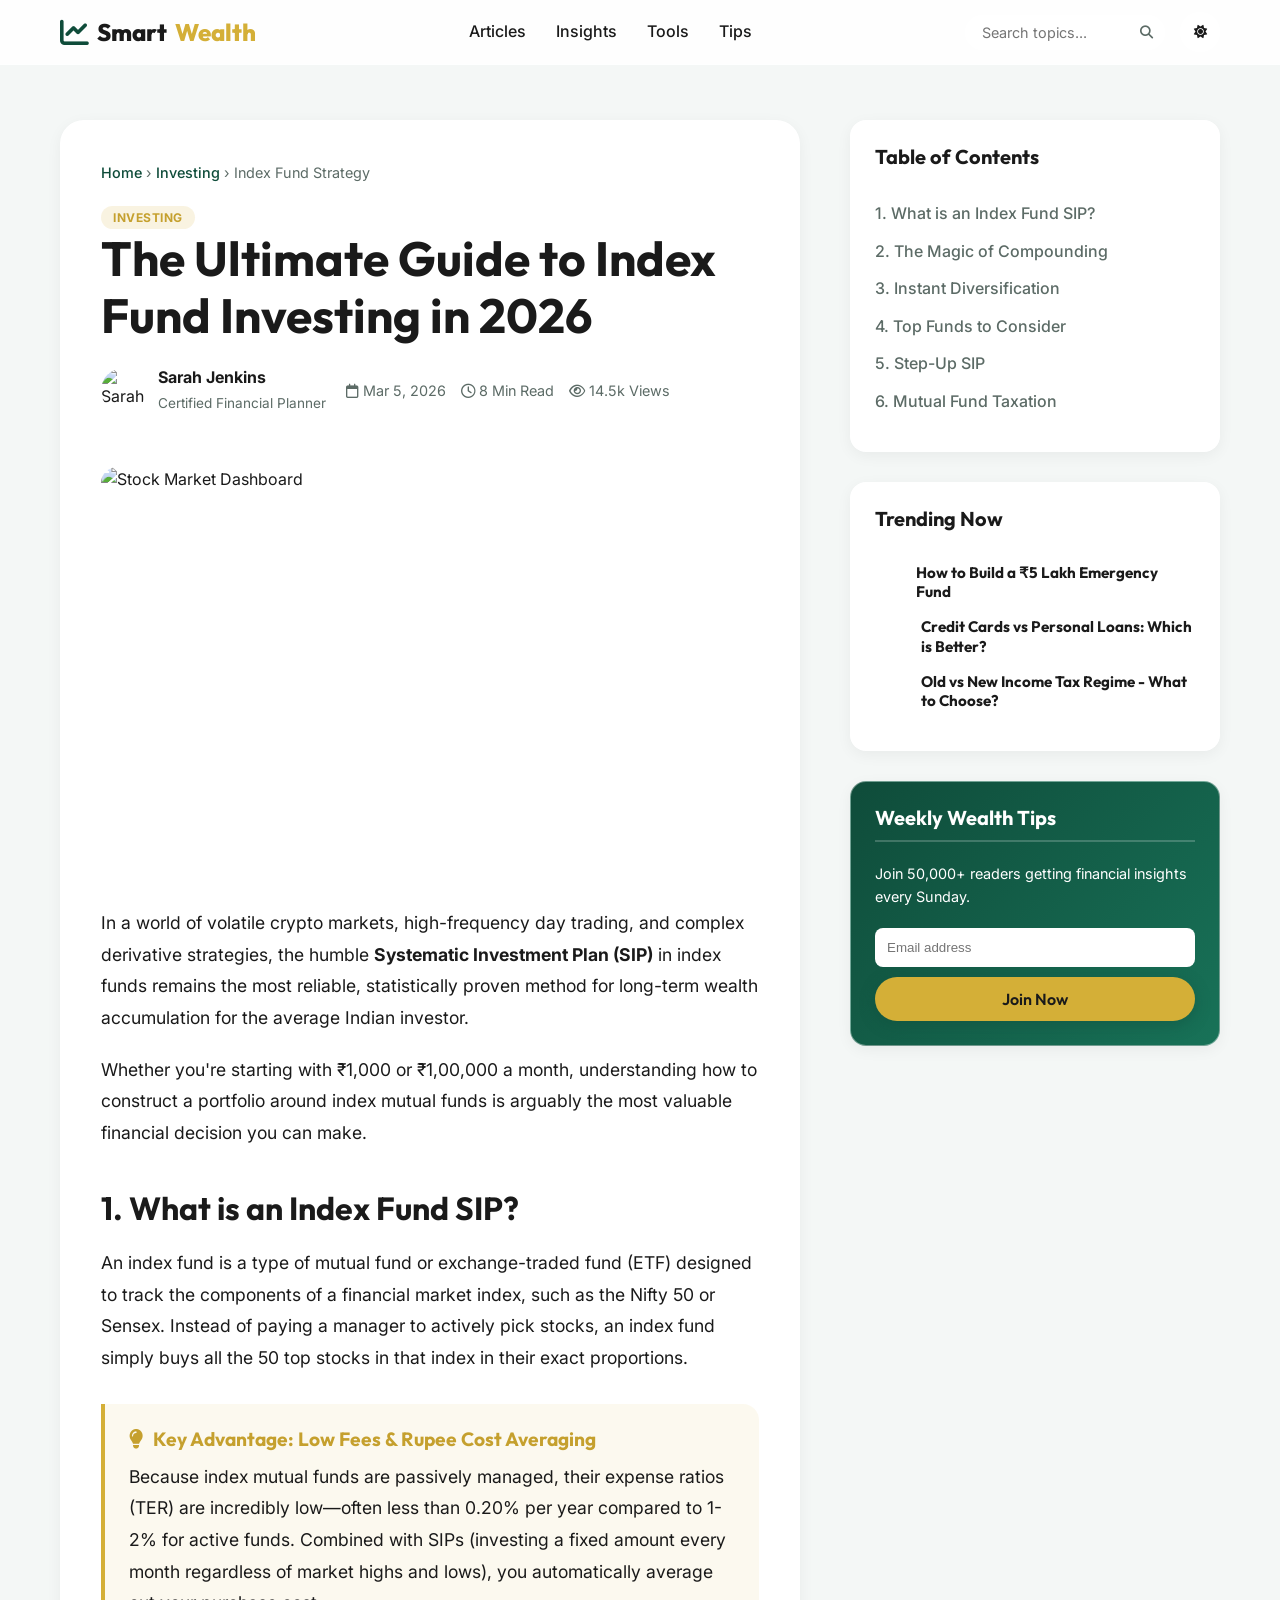
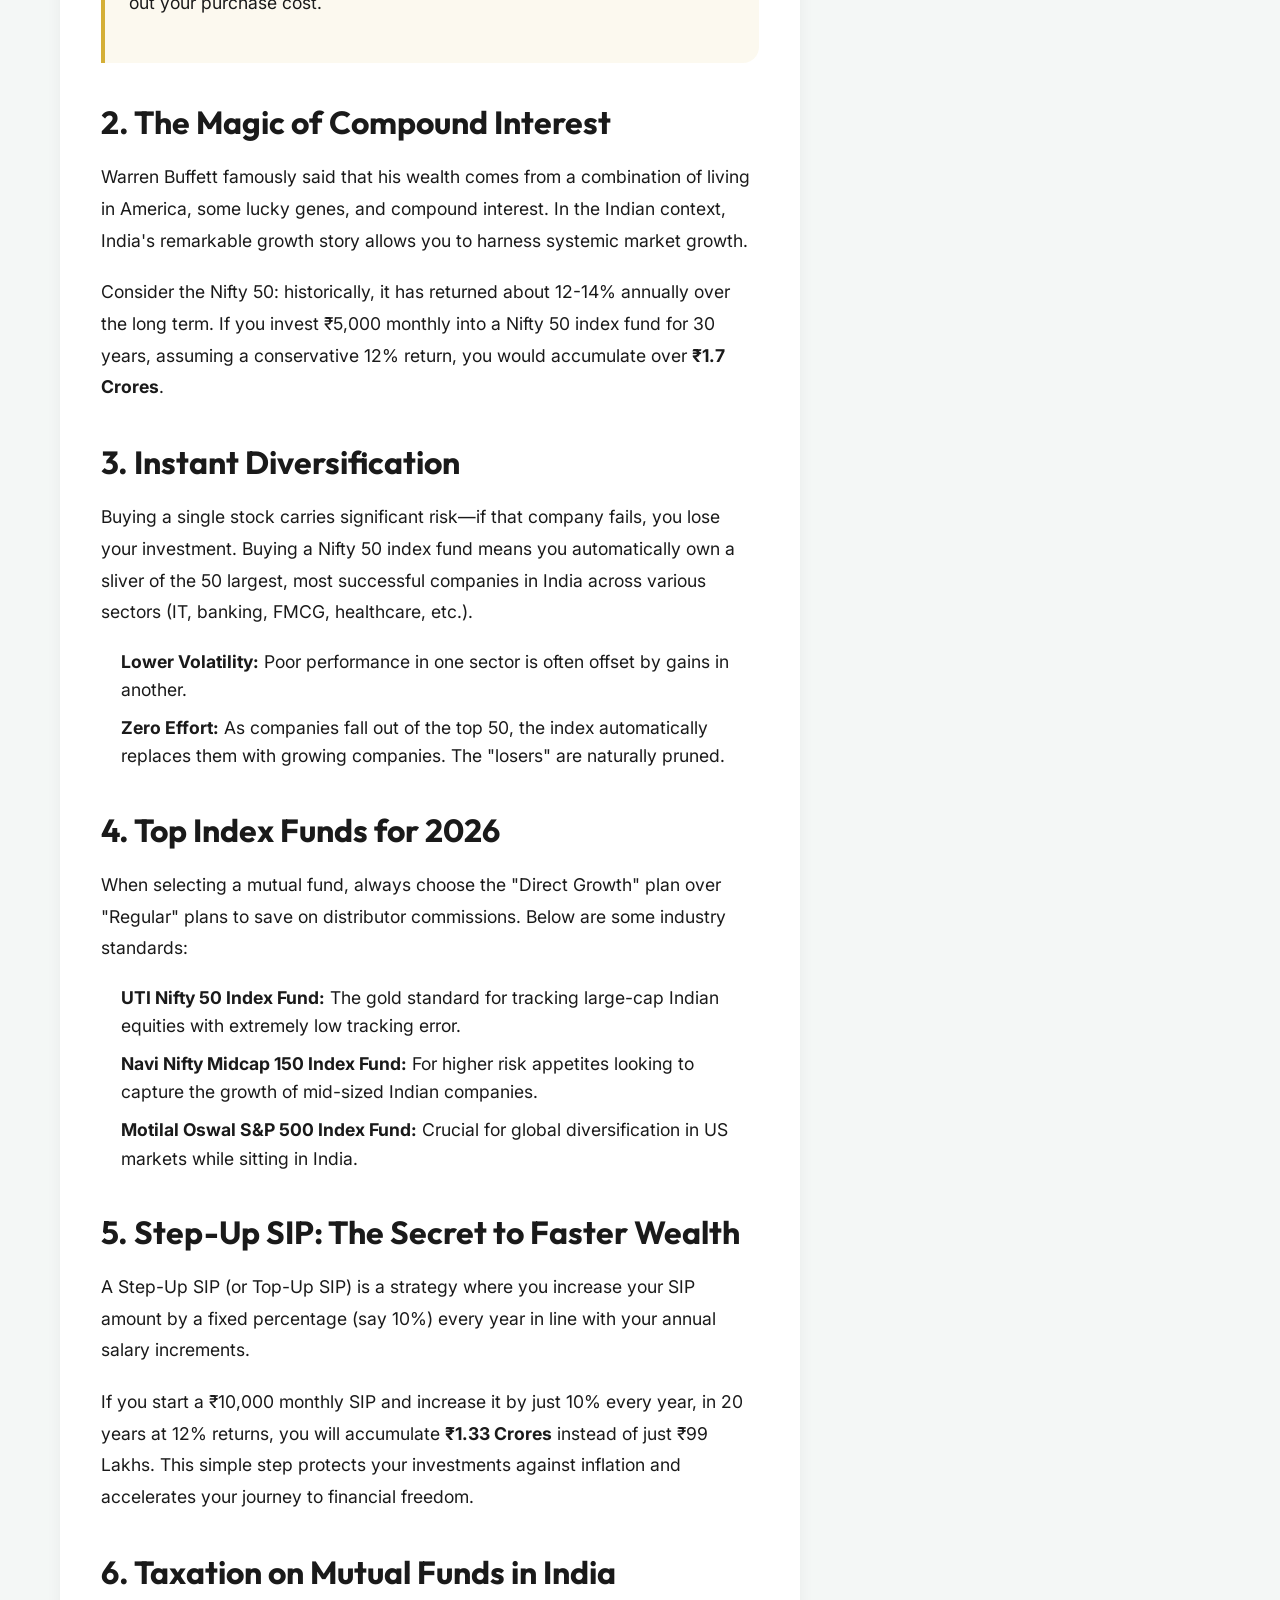
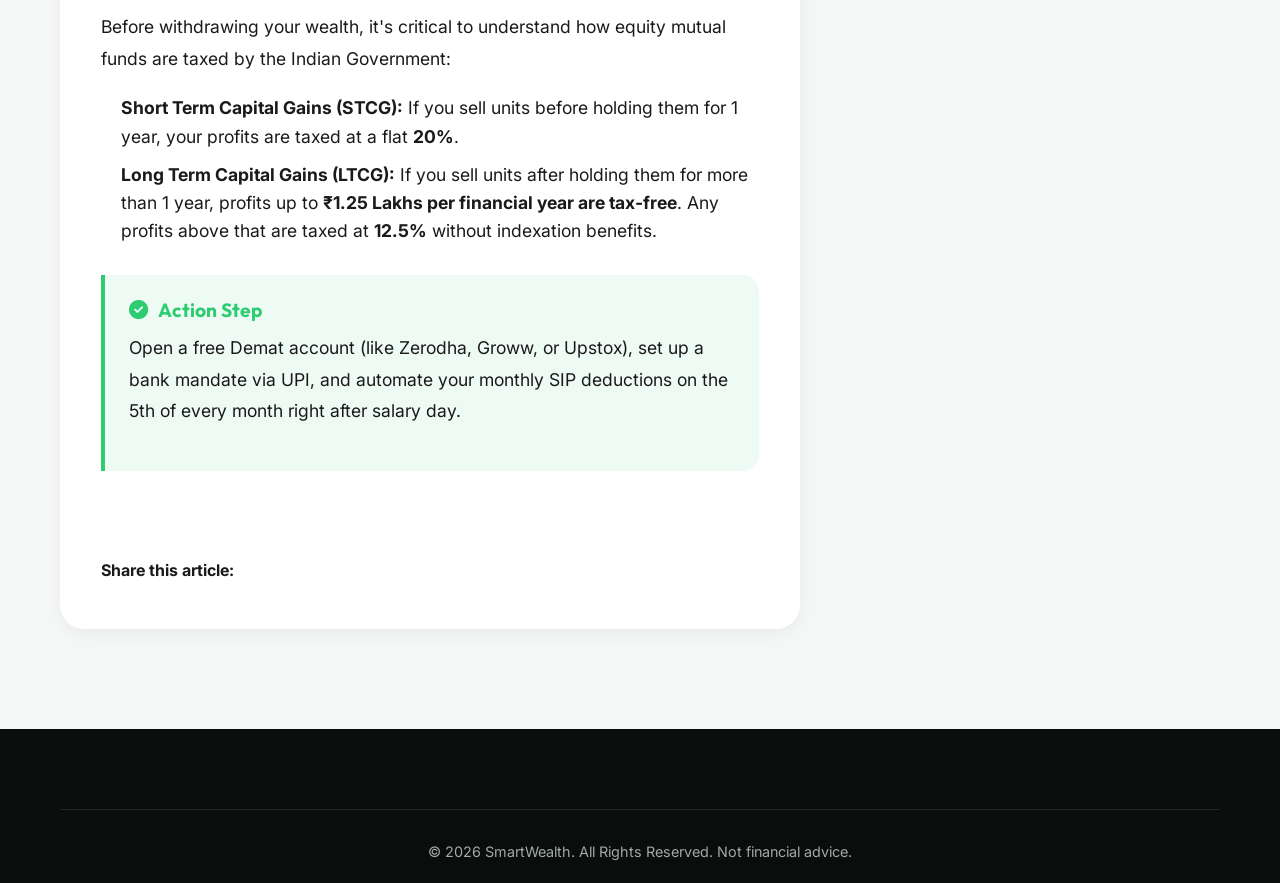
==== commit 1b1207f1: "Add files via upload" ====
--- a/article.html
+++ b/article.html
@@ -1,252 +1,252 @@
-<!DOCTYPE html>
-<html lang="en" data-theme="dark">
-
-<head>
-    <meta charset="UTF-8">
-    <meta name="viewport" content="width=device-width, initial-scale=1.0">
-    <title>Best SIP Investment Strategy for Beginners | SmartWealth India</title>
-    <!-- Fonts -->
-    <link rel="preconnect" href="https://fonts.googleapis.com">
-    <link rel="preconnect" href="https://fonts.gstatic.com" crossorigin>
-    <link
-        href="https://fonts.googleapis.com/css2?family=Outfit:wght@300;400;500;600;700;800&family=Inter:wght@300;400;500;600&display=swap"
-        rel="stylesheet">
-    <!-- Icons -->
-    <link rel="stylesheet" href="https://cdnjs.cloudflare.com/ajax/libs/font-awesome/6.4.0/css/all.min.css">
-    <!-- Chart.js -->
-    <script src="https://cdn.jsdelivr.net/npm/chart.js"></script>
-    <!-- Styles -->
-    <link rel="stylesheet" href="style.css">
-</head>
-
-<body>
-    <!-- Scroll Progress Bar -->
-    <div id="scroll-progress"></div>
-
-    <!-- Navigation -->
-    <nav class="navbar scrolled" id="navbar"
-        style="background: var(--surface); padding: 12px 0; border-bottom: 1px solid var(--surface-border);">
-        <div class="container navbar-container">
-            <a href="index.html" class="logo">
-                <i class="fa-solid fa-chart-line"></i> Smart<span>Wealth</span>
-            </a>
-
-            <div class="nav-links">
-                <a href="index.html#featured" class="nav-link">Articles</a>
-                <a href="index.html#visualizations" class="nav-link">Insights</a>
-                <a href="index.html#tools" class="nav-link">Tools</a>
-                <a href="index.html#tips" class="nav-link">Tips</a>
-            </div>
-
-            <div class="nav-actions">
-                <div class="search-bar">
-                    <input type="text" placeholder="Search topics...">
-                    <button><i class="fa-solid fa-search"></i></button>
-                </div>
-                <button class="theme-toggle" id="theme-toggle" aria-label="Toggle Dark Mode">
-                    <i class="fa-solid fa-sun"></i>
-                </button>
-            </div>
-        </div>
-    </nav>
-
-    <!-- Main Article Content -->
-    <main class="article-page section pt-120">
-        <div class="container article-layout">
-
-            <article class="article-main animate-fade-in">
-                <div class="breadcrumb">
-                    <a href="index.html">Home</a> &rsaquo;
-                    <a href="#">Investing</a> &rsaquo;
-                    <span>Index Fund Strategy</span>
-                </div>
-
-                <div class="article-header">
-                    <span class="tag tag-gold mb-2">Investing</span>
-                    <h1 class="article-title">The Ultimate Guide to Index Fund Investing in 2026</h1>
-
-                    <div class="article-meta">
-                        <div class="author-info">
-                            <img src="https://i.pravatar.cc/100?img=11" alt="Sarah Jenkins">
-                            <div>
-                                <strong>Sarah Jenkins</strong>
-                                <span>Certified Financial Planner</span>
-                            </div>
-                        </div>
-                        <div class="post-stats">
-                            <span><i class="fa-regular fa-calendar"></i> Mar 5, 2026</span>
-                            <span><i class="fa-regular fa-clock"></i> 8 Min Read</span>
-                            <span><i class="fa-regular fa-eye"></i> 14.5k Views</span>
-                        </div>
-                    </div>
-                </div>
-
-                <img src="https://images.unsplash.com/photo-1611974789855-9c2a0a7236a3?auto=format&fit=crop&q=80&w=1200"
-                    alt="Stock Market Dashboard" class="article-hero-img">
-
-                <div class="article-body">
-                    <p>In a world of volatile crypto markets, high-frequency day trading, and complex derivative
-                        strategies, the humble <strong>Systematic Investment Plan (SIP)</strong> in index funds remains
-                        the most reliable, statistically
-                        proven method for long-term wealth accumulation for the average Indian investor.</p>
-
-                    <p>Whether you're starting with ₹1,000 or ₹1,00,000 a month, understanding how to construct a
-                        portfolio around
-                        index mutual funds is arguably the most valuable financial decision you can make.</p>
-
-                    <h2 id="what-are-index">1. What is an Index Fund SIP?</h2>
-                    <p>An index fund is a type of mutual fund or exchange-traded fund (ETF) designed to track the
-                        components of a financial market index, such as the Nifty 50 or Sensex. Instead of paying a
-                        manager to actively pick stocks, an index fund simply buys all the 50 top stocks in that index
-                        in their exact proportions.</p>
-
-                    <div class="tip-box">
-                        <h4><i class="fa-solid fa-lightbulb"></i> Key Advantage: Low Fees & Rupee Cost Averaging</h4>
-                        <p>Because index mutual funds are passively managed, their expense ratios (TER) are incredibly
-                            low—often less
-                            than 0.20% per year compared to 1-2% for active funds. Combined with SIPs (investing a fixed
-                            amount every month regardless of market highs and lows), you automatically average out your
-                            purchase cost.</p>
-                    </div>
-
-                    <h2 id="compound-magic">2. The Magic of Compound Interest</h2>
-                    <p>Warren Buffett famously said that his wealth comes from a combination of living in America, some
-                        lucky genes, and compound interest. In the Indian context, India's remarkable growth story
-                        allows you to harness systemic market growth.</p>
-
-                    <p>Consider the Nifty 50: historically, it has returned about 12-14% annually over the long term. If
-                        you
-                        invest ₹5,000 monthly into a Nifty 50 index fund for 30 years, assuming a conservative 12%
-                        return,
-                        you would accumulate over <strong>₹1.7 Crores</strong>.</p>
-
-                    <h2 id="diversification">3. Instant Diversification</h2>
-                    <p>Buying a single stock carries significant risk—if that company fails, you lose your investment.
-                        Buying a Nifty 50 index fund means you automatically own a sliver of the 50 largest, most
-                        successful
-                        companies in India across various sectors (IT, banking, FMCG, healthcare, etc.).
-                    </p>
-
-                    <ul>
-                        <li><strong>Lower Volatility:</strong> Poor performance in one sector is often offset by gains
-                            in another.</li>
-                        <li><strong>Zero Effort:</strong> As companies fall out of the top 50, the index automatically
-                            replaces them with growing companies. The "losers" are naturally pruned.</li>
-                    </ul>
-
-                    <h2 id="top-funds">4. Top Index Funds for 2026</h2>
-                    <p>When selecting a mutual fund, always choose the "Direct Growth" plan over "Regular" plans to save
-                        on distributor commissions. Below are some industry standards:</p>
-
-                    <ul>
-                        <li><strong>UTI Nifty 50 Index Fund:</strong> The gold standard for tracking large-cap Indian
-                            equities with extremely low tracking error.</li>
-                        <li><strong>Navi Nifty Midcap 150 Index Fund:</strong> For higher risk appetites looking to
-                            capture the growth of mid-sized Indian companies.</li>
-                        <li><strong>Motilal Oswal S&P 500 Index Fund:</strong> Crucial for global
-                            diversification in US markets while sitting in India.</li>
-                    </ul>
-
-                    <h2 id="step-up-sip">5. Step-Up SIP: The Secret to Faster Wealth</h2>
-                    <p>A Step-Up SIP (or Top-Up SIP) is a strategy where you increase your SIP amount by a fixed
-                        percentage (say 10%) every year in line with your annual salary increments.</p>
-                    <p>If you start a ₹10,000 monthly SIP and increase it by just 10% every year, in 20 years at 12%
-                        returns, you will accumulate <strong>₹1.33 Crores</strong> instead of just ₹99 Lakhs. This
-                        simple step protects your investments against inflation and accelerates your journey to
-                        financial freedom.</p>
-
-                    <h2 id="taxation">6. Taxation on Mutual Funds in India</h2>
-                    <p>Before withdrawing your wealth, it's critical to understand how equity mutual funds are taxed by
-                        the Indian Government:</p>
-                    <ul>
-                        <li><strong>Short Term Capital Gains (STCG):</strong> If you sell units before holding them for
-                            1 year, your profits are taxed at a flat <strong>20%</strong>.</li>
-                        <li><strong>Long Term Capital Gains (LTCG):</strong> If you sell units after holding them for
-                            more than 1 year, profits up to <strong>₹1.25 Lakhs per financial year are
-                                tax-free</strong>. Any profits above that are taxed at <strong>12.5%</strong> without
-                            indexation benefits.</li>
-                    </ul>
-
-                    <div class="tip-box"
-                        style="border-left-color: var(--success); background: rgba(46, 204, 113, 0.08);">
-                        <h4 style="color: var(--success);"><i class="fa-solid fa-check-circle"></i> Action Step</h4>
-                        <p>Open a free Demat account (like Zerodha, Groww, or Upstox), set up a bank mandate via UPI,
-                            and automate your monthly SIP deductions on the 5th of every month right after salary day.
-                        </p>
-                    </div>
-                </div>
-
-                <div class="article-footer"
-                    style="margin-top: 50px; padding-top: 30px; border-top: 1px solid var(--surface-border); display: flex; justify-content: space-between; align-items: center;">
-                    <div class="share-buttons">
-                        <strong class="text-muted mr-3">Share this article:</strong>
-                        <a href="#" class="btn btn-outline" style="padding: 8px 12px; margin-left: 10px;"><i
-                                class="fa-brands fa-twitter"></i></a>
-                        <a href="#" class="btn btn-outline" style="padding: 8px 12px; margin-left: 5px;"><i
-                                class="fa-brands fa-linkedin"></i></a>
-                        <a href="#" class="btn btn-outline" style="padding: 8px 12px; margin-left: 5px;"><i
-                                class="fa-solid fa-link"></i></a>
-                    </div>
-                </div>
-            </article>
-
-            <aside class="sidebar">
-                <!-- TOC Widget -->
-                <div class="sidebar-widget animate-fade-in delay-1">
-                    <h3>Table of Contents</h3>
-                    <ul class="toc-list">
-                        <li><a href="#what-are-index">1. What is an Index Fund SIP?</a></li>
-                        <li><a href="#compound-magic">2. The Magic of Compounding</a></li>
-                        <li><a href="#diversification">3. Instant Diversification</a></li>
-                        <li><a href="#top-funds">4. Top Funds to Consider</a></li>
-                        <li><a href="#step-up-sip">5. Step-Up SIP</a></li>
-                        <li><a href="#taxation">6. Mutual Fund Taxation</a></li>
-                    </ul>
-                </div>
-
-                <!-- Popular Posts Widget -->
-                <div class="sidebar-widget animate-fade-in delay-2">
-                    <h3>Trending Now</h3>
-                    <div class="popular-post">
-                        <span class="pop-num">01</span>
-                        <h5><a href="#">How to Build a ₹5 Lakh Emergency Fund</a></h5>
-                    </div>
-                    <div class="popular-post">
-                        <span class="pop-num">02</span>
-                        <h5><a href="#">Credit Cards vs Personal Loans: Which is Better?</a></h5>
-                    </div>
-                    <div class="popular-post">
-                        <span class="pop-num">03</span>
-                        <h5><a href="#">Old vs New Income Tax Regime - What to Choose?</a></h5>
-                    </div>
-                </div>
-
-                <!-- Newsletter Widget -->
-                <div class="sidebar-widget animate-fade-in delay-3"
-                    style="background: linear-gradient(135deg, var(--primary), var(--primary-light)); color: white;">
-                    <h3 style="color: white; border-color: rgba(255,255,255,0.2);">Weekly Wealth Tips</h3>
-                    <p style="margin-bottom: 20px; font-size: 0.9rem;">Join 50,000+ readers getting financial insights
-                        every Sunday.</p>
-                    <input type="email" placeholder="Email address"
-                        style="width: 100%; padding: 12px; margin-bottom: 10px; border-radius: var(--radius-sm); border: none;">
-                    <button class="btn btn-primary"
-                        style="width: 100%; background: var(--accent); color: var(--text-main);">Join Now</button>
-                </div>
-            </aside>
-
-        </div>
-    </main>
-
-    <!-- Footer -->
-    <footer class="footer">
-        <div class="container">
-            <div class="footer-bottom">
-                <p>&copy; 2026 SmartWealth. All Rights Reserved. Not financial advice.</p>
-            </div>
-        </div>
-    </footer>
-
-    <script src="script.js"></script>
-</body>
-
+<!DOCTYPE html>
+<html lang="en" data-theme="dark">
+
+<head>
+    <meta charset="UTF-8">
+    <meta name="viewport" content="width=device-width, initial-scale=1.0">
+    <title>Best SIP Investment Strategy for Beginners | SmartWealth India</title>
+    <!-- Fonts -->
+    <link rel="preconnect" href="https://fonts.googleapis.com">
+    <link rel="preconnect" href="https://fonts.gstatic.com" crossorigin>
+    <link
+        href="https://fonts.googleapis.com/css2?family=Outfit:wght@300;400;500;600;700;800&family=Inter:wght@300;400;500;600&display=swap"
+        rel="stylesheet">
+    <!-- Icons -->
+    <link rel="stylesheet" href="https://cdnjs.cloudflare.com/ajax/libs/font-awesome/6.4.0/css/all.min.css">
+    <!-- Chart.js -->
+    <script src="https://cdn.jsdelivr.net/npm/chart.js"></script>
+    <!-- Styles -->
+    <link rel="stylesheet" href="style.css">
+</head>
+
+<body>
+    <!-- Scroll Progress Bar -->
+    <div id="scroll-progress"></div>
+
+    <!-- Navigation -->
+    <nav class="navbar scrolled" id="navbar"
+        style="background: var(--surface); padding: 12px 0; border-bottom: 1px solid var(--surface-border);">
+        <div class="container navbar-container">
+            <a href="index.html" class="logo">
+                <i class="fa-solid fa-chart-line"></i> Smart<span>Wealth</span>
+            </a>
+
+            <div class="nav-links">
+                <a href="index.html#featured" class="nav-link">Articles</a>
+                <a href="index.html#visualizations" class="nav-link">Insights</a>
+                <a href="index.html#tools" class="nav-link">Tools</a>
+                <a href="index.html#tips" class="nav-link">Tips</a>
+            </div>
+
+            <div class="nav-actions">
+                <div class="search-bar">
+                    <input type="text" placeholder="Search topics...">
+                    <button><i class="fa-solid fa-search"></i></button>
+                </div>
+                <button class="theme-toggle" id="theme-toggle" aria-label="Toggle Dark Mode">
+                    <i class="fa-solid fa-sun"></i>
+                </button>
+            </div>
+        </div>
+    </nav>
+
+    <!-- Main Article Content -->
+    <main class="article-page section pt-120">
+        <div class="container article-layout">
+
+            <article class="article-main animate-fade-in">
+                <div class="breadcrumb">
+                    <a href="index.html">Home</a> &rsaquo;
+                    <a href="#">Investing</a> &rsaquo;
+                    <span>Index Fund Strategy</span>
+                </div>
+
+                <div class="article-header">
+                    <span class="tag tag-gold mb-2">Investing</span>
+                    <h1 class="article-title">The Ultimate Guide to Index Fund Investing in 2026</h1>
+
+                    <div class="article-meta">
+                        <div class="author-info">
+                            <img src="https://i.pravatar.cc/100?img=11" alt="Sarah Jenkins">
+                            <div>
+                                <strong>Sarah Jenkins</strong>
+                                <span>Certified Financial Planner</span>
+                            </div>
+                        </div>
+                        <div class="post-stats">
+                            <span><i class="fa-regular fa-calendar"></i> Mar 5, 2026</span>
+                            <span><i class="fa-regular fa-clock"></i> 8 Min Read</span>
+                            <span><i class="fa-regular fa-eye"></i> 14.5k Views</span>
+                        </div>
+                    </div>
+                </div>
+
+                <img src="https://images.unsplash.com/photo-1611974789855-9c2a0a7236a3?auto=format&fit=crop&q=80&w=1200"
+                    alt="Stock Market Dashboard" class="article-hero-img">
+
+                <div class="article-body">
+                    <p>In a world of volatile crypto markets, high-frequency day trading, and complex derivative
+                        strategies, the humble <strong>Systematic Investment Plan (SIP)</strong> in index funds remains
+                        the most reliable, statistically
+                        proven method for long-term wealth accumulation for the average Indian investor.</p>
+
+                    <p>Whether you're starting with ₹1,000 or ₹1,00,000 a month, understanding how to construct a
+                        portfolio around
+                        index mutual funds is arguably the most valuable financial decision you can make.</p>
+
+                    <h2 id="what-are-index">1. What is an Index Fund SIP?</h2>
+                    <p>An index fund is a type of mutual fund or exchange-traded fund (ETF) designed to track the
+                        components of a financial market index, such as the Nifty 50 or Sensex. Instead of paying a
+                        manager to actively pick stocks, an index fund simply buys all the 50 top stocks in that index
+                        in their exact proportions.</p>
+
+                    <div class="tip-box">
+                        <h4><i class="fa-solid fa-lightbulb"></i> Key Advantage: Low Fees & Rupee Cost Averaging</h4>
+                        <p>Because index mutual funds are passively managed, their expense ratios (TER) are incredibly
+                            low—often less
+                            than 0.20% per year compared to 1-2% for active funds. Combined with SIPs (investing a fixed
+                            amount every month regardless of market highs and lows), you automatically average out your
+                            purchase cost.</p>
+                    </div>
+
+                    <h2 id="compound-magic">2. The Magic of Compound Interest</h2>
+                    <p>Warren Buffett famously said that his wealth comes from a combination of living in America, some
+                        lucky genes, and compound interest. In the Indian context, India's remarkable growth story
+                        allows you to harness systemic market growth.</p>
+
+                    <p>Consider the Nifty 50: historically, it has returned about 12-14% annually over the long term. If
+                        you
+                        invest ₹5,000 monthly into a Nifty 50 index fund for 30 years, assuming a conservative 12%
+                        return,
+                        you would accumulate over <strong>₹1.7 Crores</strong>.</p>
+
+                    <h2 id="diversification">3. Instant Diversification</h2>
+                    <p>Buying a single stock carries significant risk—if that company fails, you lose your investment.
+                        Buying a Nifty 50 index fund means you automatically own a sliver of the 50 largest, most
+                        successful
+                        companies in India across various sectors (IT, banking, FMCG, healthcare, etc.).
+                    </p>
+
+                    <ul>
+                        <li><strong>Lower Volatility:</strong> Poor performance in one sector is often offset by gains
+                            in another.</li>
+                        <li><strong>Zero Effort:</strong> As companies fall out of the top 50, the index automatically
+                            replaces them with growing companies. The "losers" are naturally pruned.</li>
+                    </ul>
+
+                    <h2 id="top-funds">4. Top Index Funds for 2026</h2>
+                    <p>When selecting a mutual fund, always choose the "Direct Growth" plan over "Regular" plans to save
+                        on distributor commissions. Below are some industry standards:</p>
+
+                    <ul>
+                        <li><strong>UTI Nifty 50 Index Fund:</strong> The gold standard for tracking large-cap Indian
+                            equities with extremely low tracking error.</li>
+                        <li><strong>Navi Nifty Midcap 150 Index Fund:</strong> For higher risk appetites looking to
+                            capture the growth of mid-sized Indian companies.</li>
+                        <li><strong>Motilal Oswal S&P 500 Index Fund:</strong> Crucial for global
+                            diversification in US markets while sitting in India.</li>
+                    </ul>
+
+                    <h2 id="step-up-sip">5. Step-Up SIP: The Secret to Faster Wealth</h2>
+                    <p>A Step-Up SIP (or Top-Up SIP) is a strategy where you increase your SIP amount by a fixed
+                        percentage (say 10%) every year in line with your annual salary increments.</p>
+                    <p>If you start a ₹10,000 monthly SIP and increase it by just 10% every year, in 20 years at 12%
+                        returns, you will accumulate <strong>₹1.33 Crores</strong> instead of just ₹99 Lakhs. This
+                        simple step protects your investments against inflation and accelerates your journey to
+                        financial freedom.</p>
+
+                    <h2 id="taxation">6. Taxation on Mutual Funds in India</h2>
+                    <p>Before withdrawing your wealth, it's critical to understand how equity mutual funds are taxed by
+                        the Indian Government:</p>
+                    <ul>
+                        <li><strong>Short Term Capital Gains (STCG):</strong> If you sell units before holding them for
+                            1 year, your profits are taxed at a flat <strong>20%</strong>.</li>
+                        <li><strong>Long Term Capital Gains (LTCG):</strong> If you sell units after holding them for
+                            more than 1 year, profits up to <strong>₹1.25 Lakhs per financial year are
+                                tax-free</strong>. Any profits above that are taxed at <strong>12.5%</strong> without
+                            indexation benefits.</li>
+                    </ul>
+
+                    <div class="tip-box"
+                        style="border-left-color: var(--success); background: rgba(46, 204, 113, 0.08);">
+                        <h4 style="color: var(--success);"><i class="fa-solid fa-check-circle"></i> Action Step</h4>
+                        <p>Open a free Demat account (like Zerodha, Groww, or Upstox), set up a bank mandate via UPI,
+                            and automate your monthly SIP deductions on the 5th of every month right after salary day.
+                        </p>
+                    </div>
+                </div>
+
+                <div class="article-footer"
+                    style="margin-top: 50px; padding-top: 30px; border-top: 1px solid var(--surface-border); display: flex; justify-content: space-between; align-items: center;">
+                    <div class="share-buttons">
+                        <strong class="text-muted mr-3">Share this article:</strong>
+                        <a href="#" class="btn btn-outline" style="padding: 8px 12px; margin-left: 10px;"><i
+                                class="fa-brands fa-twitter"></i></a>
+                        <a href="#" class="btn btn-outline" style="padding: 8px 12px; margin-left: 5px;"><i
+                                class="fa-brands fa-linkedin"></i></a>
+                        <a href="#" class="btn btn-outline" style="padding: 8px 12px; margin-left: 5px;"><i
+                                class="fa-solid fa-link"></i></a>
+                    </div>
+                </div>
+            </article>
+
+            <aside class="sidebar">
+                <!-- TOC Widget -->
+                <div class="sidebar-widget animate-fade-in delay-1">
+                    <h3>Table of Contents</h3>
+                    <ul class="toc-list">
+                        <li><a href="#what-are-index">1. What is an Index Fund SIP?</a></li>
+                        <li><a href="#compound-magic">2. The Magic of Compounding</a></li>
+                        <li><a href="#diversification">3. Instant Diversification</a></li>
+                        <li><a href="#top-funds">4. Top Funds to Consider</a></li>
+                        <li><a href="#step-up-sip">5. Step-Up SIP</a></li>
+                        <li><a href="#taxation">6. Mutual Fund Taxation</a></li>
+                    </ul>
+                </div>
+
+                <!-- Popular Posts Widget -->
+                <div class="sidebar-widget animate-fade-in delay-2">
+                    <h3>Trending Now</h3>
+                    <div class="popular-post">
+                        <span class="pop-num">01</span>
+                        <h5><a href="#">How to Build a ₹5 Lakh Emergency Fund</a></h5>
+                    </div>
+                    <div class="popular-post">
+                        <span class="pop-num">02</span>
+                        <h5><a href="#">Credit Cards vs Personal Loans: Which is Better?</a></h5>
+                    </div>
+                    <div class="popular-post">
+                        <span class="pop-num">03</span>
+                        <h5><a href="#">Old vs New Income Tax Regime - What to Choose?</a></h5>
+                    </div>
+                </div>
+
+                <!-- Newsletter Widget -->
+                <div class="sidebar-widget animate-fade-in delay-3"
+                    style="background: linear-gradient(135deg, var(--primary), var(--primary-light)); color: white;">
+                    <h3 style="color: white; border-color: rgba(255,255,255,0.2);">Weekly Wealth Tips</h3>
+                    <p style="margin-bottom: 20px; font-size: 0.9rem;">Join 50,000+ readers getting financial insights
+                        every Sunday.</p>
+                    <input type="email" placeholder="Email address"
+                        style="width: 100%; padding: 12px; margin-bottom: 10px; border-radius: var(--radius-sm); border: none;">
+                    <button class="btn btn-primary"
+                        style="width: 100%; background: var(--accent); color: var(--text-main);">Join Now</button>
+                </div>
+            </aside>
+
+        </div>
+    </main>
+
+    <!-- Footer -->
+    <footer class="footer">
+        <div class="container">
+            <div class="footer-bottom">
+                <p>&copy; 2026 SmartWealth. All Rights Reserved. Not financial advice.</p>
+            </div>
+        </div>
+    </footer>
+
+    <script src="script.js"></script>
+</body>
+
 </html>
--- a/style.css
+++ b/style.css
@@ -1,1753 +1,1753 @@
-/* =============== DESIGN TOKENS =============== */
-:root {
-    /* Color Palette - Light Theme */
-    --primary: #0F4C3A;
-    /* Deep Green */
-    --primary-light: #187258;
-    --primary-dark: #0A3628;
-
-    --accent: #D4AF37;
-    /* Gold */
-    --accent-light: #E8C868;
-    --accent-hover: #C5A02E;
-
-    --bg-main: #F4F7F6;
-    --bg-alt: #FFFFFF;
-
-    --surface: rgba(255, 255, 255, 0.85);
-    --surface-solid: #FFFFFF;
-    --surface-border: rgba(255, 255, 255, 0.4);
-
-    --text-main: #1A1A1A;
-    --text-muted: #5C6B66;
-    --text-inverse: #FFFFFF;
-
-    --danger: #E74C3C;
-    --success: #2ECC71;
-    --info: #3498DB;
-
-    /* Shadows */
-    --shadow-sm: 0 4px 15px rgba(0, 0, 0, 0.05);
-    --shadow-md: 0 10px 30px rgba(0, 0, 0, 0.08);
-    --shadow-lg: 0 20px 40px rgba(15, 76, 58, 0.12);
-    --shadow-glass: 0 8px 32px 0 rgba(31, 38, 135, 0.07);
-
-    /* Typography */
-    --font-heading: 'Outfit', sans-serif;
-    --font-body: 'Inter', sans-serif;
-
-    /* Borders & Spacing */
-    --radius-sm: 8px;
-    --radius-md: 16px;
-    --radius-lg: 24px;
-    --radius-full: 999px;
-
-    --transition: all 0.3s cubic-bezier(0.25, 0.8, 0.25, 1);
-}
-
-[data-theme="dark"] {
-    --bg-main: #0B0E0C;
-    --bg-alt: #121815;
-
-    --surface: rgba(25, 33, 29, 0.75);
-    --surface-solid: #19211D;
-    --surface-border: rgba(255, 255, 255, 0.05);
-
-    --text-main: #EAECEB;
-    --text-muted: #A0ABA6;
-
-    --shadow-md: 0 10px 30px rgba(0, 0, 0, 0.4);
-    --shadow-lg: 0 20px 40px rgba(0, 0, 0, 0.6);
-    --shadow-glass: 0 8px 32px 0 rgba(0, 0, 0, 0.3);
-}
-
-/* =============== RESET & BASE =============== */
-* {
-    margin: 0;
-    padding: 0;
-    box-sizing: border-box;
-}
-
-html {
-    scroll-behavior: smooth;
-    font-size: 16px;
-}
-
-body {
-    font-family: var(--font-body);
-    background-color: var(--bg-main);
-    color: var(--text-main);
-    line-height: 1.6;
-    overflow-x: hidden;
-    transition: background-color 0.4s ease, color 0.4s ease;
-}
-
-h1,
-h2,
-h3,
-h4,
-h5,
-h6 {
-    font-family: var(--font-heading);
-    font-weight: 700;
-    line-height: 1.2;
-    color: var(--text-main);
-}
-
-a {
-    text-decoration: none;
-    color: inherit;
-    transition: var(--transition);
-}
-
-ul {
-    list-style: none;
-}
-
-img {
-    max-width: 100%;
-    height: auto;
-    display: block;
-}
-
-.container {
-    width: 100%;
-    max-width: 1200px;
-    margin: 0 auto;
-    padding: 0 20px;
-}
-
-.section {
-    padding: 100px 0;
-}
-
-.bg-alt {
-    background-color: var(--bg-alt);
-}
-
-.text-center {
-    text-align: center;
-}
-
-.mb-4 {
-    margin-bottom: 2rem;
-}
-
-.mt-3 {
-    margin-top: 1.5rem;
-}
-
-.mt-4 {
-    margin-top: 2rem;
-}
-
-.text-light {
-    color: var(--text-muted);
-}
-
-.text-sm {
-    font-size: 0.875rem;
-}
-
-/* =============== TYPOGRAPHY & UTILS =============== */
-.highlight-text {
-    color: var(--accent);
-    background: linear-gradient(120deg, var(--accent), var(--accent-light));
-    -webkit-background-clip: text;
-    background-clip: text;
-    -webkit-text-fill-color: transparent;
-}
-
-.glass-card {
-    background: var(--surface);
-    backdrop-filter: blur(12px);
-    -webkit-backdrop-filter: blur(12px);
-    border: 1px solid var(--surface-border);
-    border-radius: var(--radius-lg);
-    box-shadow: var(--shadow-glass);
-    transition: transform 0.3s ease, box-shadow 0.3s ease;
-}
-
-.glass-card:hover {
-    transform: translateY(-5px);
-    box-shadow: 0 15px 35px rgba(0, 0, 0, 0.15);
-}
-
-.btn {
-    display: inline-flex;
-    align-items: center;
-    justify-content: center;
-    gap: 8px;
-    padding: 12px 28px;
-    font-family: var(--font-heading);
-    font-weight: 600;
-    border-radius: var(--radius-full);
-    cursor: pointer;
-    transition: var(--transition);
-    border: none;
-    font-size: 1rem;
-}
-
-.btn-primary {
-    background-color: var(--primary);
-    color: var(--text-inverse);
-    box-shadow: 0 4px 15px rgba(15, 76, 58, 0.4);
-}
-
-.btn-primary:hover {
-    background-color: var(--primary-light);
-    transform: translateY(-2px);
-    box-shadow: 0 6px 20px rgba(15, 76, 58, 0.6);
-}
-
-.btn-outline {
-    background: transparent;
-    color: var(--text-main);
-    border: 2px solid var(--surface-border);
-    backdrop-filter: blur(4px);
-}
-
-.btn-outline:hover {
-    border-color: var(--primary);
-    color: var(--primary);
-}
-
-.tag {
-    font-size: 0.75rem;
-    font-weight: 700;
-    padding: 4px 12px;
-    border-radius: var(--radius-full);
-    text-transform: uppercase;
-    letter-spacing: 0.5px;
-}
-
-.tag.absolute {
-    position: absolute;
-    top: 16px;
-    left: 16px;
-    z-index: 2;
-}
-
-.tag-gold {
-    background-color: rgba(212, 175, 55, 0.15);
-    color: var(--accent-hover);
-}
-
-.tag-green {
-    background-color: rgba(46, 204, 113, 0.15);
-    color: var(--success);
-}
-
-.tag-blue {
-    background-color: rgba(52, 152, 219, 0.15);
-    color: var(--info);
-}
-
-.tag-red {
-    background-color: rgba(231, 76, 60, 0.15);
-    color: var(--danger);
-}
-
-.hover-glow:hover {
-    box-shadow: 0 0 20px var(--accent-light);
-    transform: scale(1.02);
-}
-
-.hover-img img {
-    transition: transform 0.5s ease;
-}
-
-.hover-img:hover img {
-    transform: scale(1.08);
-}
-
-/* =============== ANIMATIONS =============== */
-@keyframes fadeInUp {
-    from {
-        opacity: 0;
-        transform: translateY(30px);
-    }
-
-    to {
-        opacity: 1;
-        transform: translateY(0);
-    }
-}
-
-@keyframes float {
-    0% {
-        transform: translateY(0px) rotate(0deg);
-    }
-
-    50% {
-        transform: translateY(-15px) rotate(5deg);
-    }
-
-    100% {
-        transform: translateY(0px) rotate(0deg);
-    }
-}
-
-@keyframes floatReverse {
-    0% {
-        transform: translateY(0px) rotate(0deg);
-    }
-
-    50% {
-        transform: translateY(15px) rotate(-5deg);
-    }
-
-    100% {
-        transform: translateY(0px) rotate(0deg);
-    }
-}
-
-@keyframes slideInLeft {
-    from {
-        opacity: 0;
-        transform: translateX(-50px);
-    }
-
-    to {
-        opacity: 1;
-        transform: translateX(0);
-    }
-}
-
-@keyframes floatReverse {
-    0% {
-        transform: translateY(0px) rotate(0);
-    }
-
-    50% {
-        transform: translateY(15px) rotate(-3deg);
-    }
-
-    100% {
-        transform: translateY(0px) rotate(0);
-    }
-}
-
-@keyframes blob {
-    0% {
-        transform: translate(0px, 0px) scale(1);
-    }
-
-    33% {
-        transform: translate(30px, -50px) scale(1.1);
-    }
-
-    66% {
-        transform: translate(-20px, 20px) scale(0.9);
-    }
-
-    100% {
-        transform: translate(0px, 0px) scale(1);
-    }
-}
-
-.animate-text-up {
-    animation: fadeInUp 0.8s cubic-bezier(0.2, 0.8, 0.2, 1) forwards;
-}
-
-.animate-fade-in {
-    opacity: 0;
-    animation: fadeInUp 0.8s cubic-bezier(0.2, 0.8, 0.2, 1) forwards;
-}
-
-.animate-float {
-    animation: float 6s ease-in-out infinite;
-}
-
-.delay-1 {
-    animation-delay: 0.2s;
-}
-
-.delay-2 {
-    animation-delay: 0.4s;
-}
-
-.delay-3 {
-    animation-delay: 0.6s;
-}
-
-/* Scroll Reveal Classes */
-.reveal {
-    opacity: 0;
-    transition: all 0.4s cubic-bezier(0.2, 0.8, 0.2, 1);
-}
-
-.reveal.active {
-    opacity: 1;
-    transform: translate(0, 0) scale(1);
-}
-
-.reveal-up {
-    transform: translateY(30px);
-}
-
-.reveal-down {
-    transform: translateY(-30px);
-}
-
-.reveal-left {
-    transform: translateX(-30px);
-}
-
-.reveal-right {
-    transform: translateX(30px);
-}
-
-.reveal-zoom {
-    transform: scale(0.95);
-}
-
-.reveal-zoom-out {
-    transform: scale(1.1);
-}
-
-/* Scroll Progress */
-#scroll-progress {
-    position: fixed;
-    top: 0;
-    left: 0;
-    height: 4px;
-    background: var(--accent);
-    width: 0%;
-    z-index: 9999;
-    transition: width 0.1s ease;
-}
-
-/* =============== NAVBAR =============== */
-.navbar {
-    position: fixed;
-    top: 0;
-    left: 0;
-    width: 100%;
-    padding: 20px 0;
-    z-index: 1000;
-    transition: var(--transition);
-}
-
-.navbar.scrolled {
-    padding: 12px 0;
-    background: var(--surface);
-    backdrop-filter: blur(15px);
-    -webkit-backdrop-filter: blur(15px);
-    border-bottom: 1px solid var(--surface-border);
-    box-shadow: var(--shadow-sm);
-}
-
-.navbar-container {
-    display: flex;
-    justify-content: space-between;
-    align-items: center;
-}
-
-.logo {
-    font-family: var(--font-heading);
-    font-size: 1.5rem;
-    font-weight: 800;
-    display: flex;
-    align-items: center;
-    gap: 8px;
-}
-
-.logo i {
-    color: var(--primary);
-    font-size: 1.8rem;
-}
-
-.logo span {
-    color: var(--accent);
-}
-
-.nav-links {
-    display: flex;
-    gap: 30px;
-}
-
-.nav-link {
-    font-weight: 500;
-    position: relative;
-}
-
-.nav-link::after {
-    content: '';
-    position: absolute;
-    bottom: -4px;
-    left: 0;
-    width: 0%;
-    height: 2px;
-    background-color: var(--accent);
-    transition: var(--transition);
-}
-
-.nav-link:hover::after,
-.nav-link.active::after {
-    width: 100%;
-}
-
-.nav-actions {
-    display: flex;
-    align-items: center;
-    gap: 15px;
-}
-
-.search-bar {
-    position: relative;
-    display: flex;
-    align-items: center;
-}
-
-.search-bar input {
-    background: var(--surface-solid);
-    border: 1px solid var(--surface-border);
-    padding: 8px 16px;
-    border-radius: var(--radius-full);
-    font-family: var(--font-body);
-    font-size: 0.9rem;
-    color: var(--text-main);
-    width: 200px;
-    transition: var(--transition);
-}
-
-.search-bar input:focus {
-    outline: none;
-    border-color: var(--primary);
-    width: 240px;
-}
-
-.search-bar button {
-    position: absolute;
-    right: 12px;
-    background: none;
-    border: none;
-    color: var(--text-muted);
-    cursor: pointer;
-}
-
-.theme-toggle {
-    background: var(--surface-solid);
-    border: 1px solid var(--surface-border);
-    width: 40px;
-    height: 40px;
-    border-radius: 50%;
-    display: flex;
-    align-items: center;
-    justify-content: center;
-    cursor: pointer;
-    color: var(--text-main);
-    transition: var(--transition);
-}
-
-.theme-toggle:hover {
-    background: var(--primary);
-    color: white;
-    border-color: var(--primary);
-}
-
-.mobile-menu-btn {
-    display: none;
-    font-size: 1.5rem;
-    cursor: pointer;
-}
-
-/* =============== HERO SECTION =============== */
-.hero {
-    min-height: 100vh;
-    padding-top: 120px;
-    position: relative;
-    overflow: hidden;
-    display: flex;
-    align-items: center;
-}
-
-.hero-bg-shapes .shape {
-    position: absolute;
-    border-radius: 50%;
-    filter: blur(80px);
-    z-index: -1;
-    opacity: 0.5;
-    animation: blob 15s infinite alternate ease-in-out;
-}
-
-.shape-1 {
-    top: -10%;
-    left: -5%;
-    width: 600px;
-    height: 600px;
-    background: rgba(15, 76, 58, 0.4);
-}
-
-.shape-2 {
-    bottom: -10%;
-    right: -5%;
-    width: 500px;
-    height: 500px;
-    background: rgba(212, 175, 55, 0.3);
-    animation-delay: 2s;
-}
-
-.shape-3 {
-    top: 30%;
-    left: 40%;
-    width: 400px;
-    height: 400px;
-    background: rgba(19, 136, 8, 0.2);
-    animation-delay: 5s;
-}
-
-.hero-container {
-    display: grid;
-    grid-template-columns: 1fr 1fr;
-    gap: 40px;
-    align-items: center;
-}
-
-.hero-content h1 {
-    font-size: 4rem;
-    margin-bottom: 20px;
-    letter-spacing: -1px;
-}
-
-.hero-subtitle {
-    font-size: 1.15rem;
-    color: var(--text-muted);
-    margin-bottom: 40px;
-    max-width: 90%;
-}
-
-.hero-cta {
-    display: flex;
-    gap: 16px;
-    margin-bottom: 50px;
-}
-
-.hero-stats {
-    display: flex;
-    gap: 40px;
-}
-
-.stat-item {
-    display: flex;
-    flex-direction: column;
-}
-
-.stat-num {
-    font-family: var(--font-heading);
-    font-size: 2rem;
-    font-weight: 800;
-    color: var(--text-main);
-}
-
-.stat-label {
-    font-size: 0.9rem;
-    color: var(--text-muted);
-}
-
-/* Hero Visuals */
-.hero-visuals {
-    position: relative;
-}
-
-.main-chart-card {
-    padding: 24px;
-    position: relative;
-    z-index: 2;
-}
-
-.card-header {
-    display: flex;
-    justify-content: space-between;
-    align-items: center;
-    margin-bottom: 20px;
-}
-
-.badge-green {
-    background: rgba(46, 204, 113, 0.15);
-    color: var(--success);
-    padding: 4px 10px;
-    border-radius: var(--radius-sm);
-    font-weight: 600;
-    font-size: 0.85rem;
-}
-
-.floating-coin {
-    position: absolute;
-    width: 60px;
-    height: 60px;
-    border-radius: 50%;
-    background: linear-gradient(135deg, var(--gold), var(--accent));
-    display: flex;
-    align-items: center;
-    justify-content: center;
-    font-size: 2rem;
-    font-weight: 700;
-    color: white;
-    box-shadow: 0 10px 25px rgba(255, 153, 51, 0.4);
-    z-index: 3;
-}
-
-.coin-1 {
-    top: -20px;
-    right: 20px;
-    animation: floatReverse 4s infinite ease-in-out;
-}
-
-.coin-2 {
-    bottom: 20px;
-    left: -20px;
-    background: linear-gradient(135deg, var(--primary-light), var(--primary));
-    box-shadow: 0 10px 25px rgba(19, 136, 8, 0.4);
-    animation: float 5s infinite ease-in-out;
-}
-
-.floating-widget {
-    position: absolute;
-    background: var(--surface);
-    backdrop-filter: blur(10px);
-    border: 1px solid var(--surface-border);
-    padding: 12px 20px;
-    border-radius: var(--radius-md);
-    display: flex;
-    align-items: center;
-    gap: 12px;
-    box-shadow: var(--shadow-md);
-    z-index: 3;
-    animation: float 6s infinite ease-in-out;
-}
-
-.widget-1 {
-    bottom: -30px;
-    right: 40px;
-}
-
-.widget-2 {
-    top: 40px;
-    right: -60px;
-    animation-delay: 1.5s;
-    animation-name: floatReverse;
-}
-
-.widget-3 {
-    top: 150px;
-    left: -50px;
-    animation-delay: 3s;
-}
-
-.widget-icon {
-    width: 36px;
-    height: 36px;
-    border-radius: 50%;
-    display: flex;
-    align-items: center;
-    justify-content: center;
-}
-
-.widget-icon.green {
-    background: rgba(46, 204, 113, 0.2);
-    color: var(--success);
-}
-
-.widget-icon.gold {
-    background: rgba(212, 175, 55, 0.2);
-    color: var(--accent);
-}
-
-.widget-icon.blue {
-    background: rgba(52, 152, 219, 0.2);
-    color: var(--info);
-}
-
-/* =============== FEATURED INSIGHTS =============== */
-.section-header {
-    display: flex;
-    justify-content: space-between;
-    align-items: flex-end;
-    margin-bottom: 40px;
-}
-
-.section-header h2 {
-    font-size: 2.5rem;
-}
-
-.view-all {
-    font-weight: 600;
-    color: var(--primary);
-    display: flex;
-    align-items: center;
-    gap: 8px;
-}
-
-.view-all:hover {
-    gap: 12px;
-}
-
-.featured-grid {
-    display: grid;
-    grid-template-columns: 3fr 2fr;
-    gap: 30px;
-}
-
-.featured-card {
-    background: var(--surface-solid);
-    border-radius: var(--radius-lg);
-    overflow: hidden;
-    position: relative;
-    box-shadow: var(--shadow-sm);
-    transition: var(--transition);
-    border: 1px solid var(--surface-border);
-}
-
-.featured-card:hover {
-    transform: translateY(-5px);
-    box-shadow: var(--shadow-lg);
-}
-
-.card-img-wrapper {
-    position: relative;
-    overflow: hidden;
-}
-
-.large-card .card-img-wrapper {
-    height: 350px;
-}
-
-.small-card .card-img-wrapper {
-    height: 200px;
-}
-
-.card-img-wrapper img {
-    width: 100%;
-    height: 100%;
-    object-fit: cover;
-    transition: transform 0.5s ease;
-}
-
-.featured-card:hover .card-img-wrapper img {
-    transform: scale(1.05);
-}
-
-.overlay {
-    position: absolute;
-    top: 0;
-    left: 0;
-    width: 100%;
-    height: 100%;
-    background: linear-gradient(to top, rgba(0, 0, 0, 0.8) 0%, rgba(0, 0, 0, 0) 60%);
-}
-
-.large-card .card-content {
-    position: absolute;
-    bottom: 0;
-    left: 0;
-    width: 100%;
-    padding: 40px;
-    color: white;
-    z-index: 2;
-}
-
-.small-card .card-content {
-    padding: 20px;
-}
-
-.card-meta {
-    display: flex;
-    align-items: center;
-    gap: 15px;
-    margin-bottom: 12px;
-}
-
-.large-card .read-time {
-    color: rgba(255, 255, 255, 0.8);
-    font-size: 0.85rem;
-}
-
-.large-card .card-title {
-    color: white;
-    font-size: 2rem;
-    margin-bottom: 15px;
-}
-
-.small-card .card-title {
-    font-size: 1.25rem;
-    margin-bottom: 15px;
-}
-
-.large-card .card-excerpt {
-    color: rgba(255, 255, 255, 0.9);
-    margin-bottom: 20px;
-    display: -webkit-box;
-    -webkit-line-clamp: 2;
-    line-clamp: 2;
-    -webkit-box-orient: vertical;
-    overflow: hidden;
-}
-
-.card-author {
-    display: flex;
-    align-items: center;
-    gap: 12px;
-}
-
-.card-author img {
-    width: 40px;
-    height: 40px;
-    border-radius: 50%;
-    border: 2px solid var(--accent);
-}
-
-.card-author h5 {
-    margin: 0;
-    font-size: 1rem;
-}
-
-.card-author span {
-    font-size: 0.8rem;
-    opacity: 0.8;
-}
-
-.side-cards {
-    display: flex;
-    flex-direction: column;
-    gap: 30px;
-}
-
-/* =============== LATEST ARTICLES =============== */
-.category-filters {
-    display: flex;
-    gap: 10px;
-    flex-wrap: wrap;
-}
-
-.filter-btn {
-    padding: 8px 16px;
-    border: 1px solid var(--surface-border);
-    background: var(--surface-solid);
-    color: var(--text-main);
-    border-radius: var(--radius-full);
-    cursor: pointer;
-    font-weight: 500;
-    transition: var(--transition);
-}
-
-.filter-btn:hover,
-.filter-btn.active {
-    background: var(--primary);
-    color: white;
-    border-color: var(--primary);
-}
-
-.article-grid {
-    display: grid;
-    grid-template-columns: repeat(auto-fill, minmax(300px, 1fr));
-    gap: 30px;
-}
-
-.post-card {
-    background: var(--surface-solid);
-    border-radius: var(--radius-md);
-    overflow: hidden;
-    box-shadow: var(--shadow-sm);
-    border: 1px solid var(--surface-border);
-    transition: var(--transition);
-}
-
-.post-card:hover {
-    transform: translateY(-5px);
-    box-shadow: var(--shadow-md);
-}
-
-.post-img {
-    height: 200px;
-    position: relative;
-    overflow: hidden;
-}
-
-.post-img img {
-    width: 100%;
-    height: 100%;
-    object-fit: cover;
-    transition: transform 0.5s ease;
-}
-
-.post-card:hover .post-img img {
-    transform: scale(1.05);
-}
-
-.post-content {
-    padding: 24px;
-}
-
-.post-content h4 {
-    font-size: 1.25rem;
-    margin-bottom: 12px;
-    line-height: 1.4;
-}
-
-.post-meta {
-    display: flex;
-    align-items: center;
-    gap: 8px;
-    font-size: 0.85rem;
-    color: var(--text-muted);
-}
-
-/* =============== VISUALIZATIONS =============== */
-.charts-grid {
-    display: grid;
-    grid-template-columns: 1fr 1fr;
-    gap: 30px;
-}
-
-.chart-card {
-    padding: 30px;
-    text-align: center;
-}
-
-.chart-card h3 {
-    margin-bottom: 5px;
-}
-
-.chart-desc {
-    color: var(--text-muted);
-    font-size: 0.9rem;
-    margin-bottom: 20px;
-}
-
-.chart-container {
-    position: relative;
-    height: 300px;
-    width: 100%;
-}
-
-/* =============== FINANCE TOOLS =============== */
-.tools-container {
-    display: flex;
-    overflow: hidden;
-    min-height: 500px;
-}
-
-.tools-sidebar {
-    width: 250px;
-    background: rgba(0, 0, 0, 0.02);
-    border-right: 1px solid var(--surface-border);
-    display: flex;
-    flex-direction: column;
-}
-
-[data-theme="dark"] .tools-sidebar {
-    background: rgba(255, 255, 255, 0.02);
-}
-
-.tool-tab {
-    padding: 20px;
-    text-align: left;
-    background: none;
-    border: none;
-    border-bottom: 1px solid var(--surface-border);
-    color: var(--text-main);
-    font-weight: 600;
-    font-size: 1.05rem;
-    cursor: pointer;
-    transition: var(--transition);
-    display: flex;
-    align-items: center;
-    gap: 12px;
-}
-
-.tool-tab i {
-    color: var(--primary);
-}
-
-.tool-tab:hover {
-    background: rgba(15, 76, 58, 0.05);
-}
-
-.tool-tab.active {
-    background: var(--surface-solid);
-    border-left: 4px solid var(--primary);
-}
-
-.tools-content {
-    flex: 1;
-    padding: 40px;
-    position: relative;
-}
-
-.tool-panel {
-    display: none;
-    animation: slideInLeft 0.5s ease;
-}
-
-.tool-panel.active {
-    display: block;
-}
-
-.tool-grid {
-    display: grid;
-    grid-template-columns: 3fr 2fr;
-    gap: 40px;
-}
-
-.input-group {
-    margin-bottom: 24px;
-}
-
-.input-group label {
-    display: block;
-    font-weight: 500;
-    margin-bottom: 8px;
-    color: var(--text-muted);
-}
-
-.num-input {
-    width: 100%;
-    padding: 12px 16px;
-    border: 1px solid var(--surface-border);
-    border-radius: var(--radius-sm);
-    background: var(--surface-solid);
-    color: var(--text-main);
-    font-family: var(--font-body);
-    font-size: 1rem;
-    transition: var(--transition);
-}
-
-.num-input:focus {
-    outline: none;
-    border-color: var(--primary);
-    box-shadow: 0 0 0 3px rgba(15, 76, 58, 0.1);
-}
-
-/* Range Sliders styling */
-input[type=range] {
-    -webkit-appearance: none;
-    appearance: none;
-    width: 100%;
-    background: transparent;
-}
-
-input[type=range]::-webkit-slider-thumb {
-    -webkit-appearance: none;
-    appearance: none;
-    height: 20px;
-    width: 20px;
-    border-radius: 50%;
-    background: var(--primary);
-    cursor: pointer;
-    margin-top: -8px;
-    box-shadow: 0 2px 6px rgba(0, 0, 0, 0.2);
-}
-
-input[type=range]::-webkit-slider-runnable-track {
-    width: 100%;
-    height: 6px;
-    cursor: pointer;
-    background: var(--surface-border);
-    border-radius: 3px;
-}
-
-.tool-results {
-    display: flex;
-    flex-direction: column;
-    gap: 20px;
-}
-
-.result-card {
-    padding: 30px;
-    border-radius: var(--radius-md);
-    text-align: center;
-    color: white;
-}
-
-.result-card.primary {
-    background: linear-gradient(135deg, var(--primary), var(--primary-light));
-    box-shadow: 0 10px 20px rgba(15, 76, 58, 0.3);
-}
-
-.result-card.secondary {
-    background: linear-gradient(135deg, #1e3c72, #2a5298);
-    box-shadow: 0 10px 20px rgba(30, 60, 114, 0.3);
-}
-
-.result-card p {
-    font-size: 1.1rem;
-    opacity: 0.9;
-    margin-bottom: 5px;
-}
-
-.result-card h4 {
-    font-size: 2.5rem;
-    color: white;
-}
-
-.result-stats {
-    background: var(--surface-solid);
-    border: 1px solid var(--surface-border);
-    border-radius: var(--radius-md);
-    padding: 20px;
-    display: flex;
-    justify-content: space-between;
-}
-
-.result-stats p {
-    font-size: 0.85rem;
-    color: var(--text-muted);
-}
-
-.result-stats strong {
-    font-size: 1.2rem;
-    color: var(--text-main);
-}
-
-.budget-breakdown {
-    background: var(--surface-solid);
-    border: 1px solid var(--surface-border);
-    border-radius: var(--radius-md);
-    padding: 24px;
-}
-
-.budget-breakdown li {
-    display: flex;
-    align-items: center;
-    padding: 12px 0;
-    font-size: 1.1rem;
-    border-bottom: 1px solid var(--surface-border);
-}
-
-.budget-breakdown li:last-child {
-    border-bottom: none;
-}
-
-.budget-breakdown .dot {
-    width: 12px;
-    height: 12px;
-    border-radius: 50%;
-    margin-right: 12px;
-    margin-top: 2px;
-}
-
-.dot.green {
-    background: var(--success);
-}
-
-.dot.gold {
-    background: var(--accent);
-}
-
-.dot.blue {
-    background: var(--info);
-}
-
-.budget-breakdown strong {
-    margin-left: auto;
-}
-
-/* =============== TIPS SECTION =============== */
-.tips-grid {
-    display: grid;
-    grid-template-columns: repeat(3, 1fr);
-    gap: 30px;
-}
-
-.tip-card {
-    background: var(--surface-solid);
-    border-radius: var(--radius-md);
-    padding: 30px;
-    text-align: center;
-    box-shadow: var(--shadow-sm);
-    border: 1px solid var(--surface-border);
-    transition: var(--transition);
-}
-
-.tip-card:hover {
-    transform: translateY(-5px);
-    box-shadow: var(--shadow-md);
-    border-color: var(--primary);
-}
-
-.tip-icon {
-    width: 60px;
-    height: 60px;
-    background: rgba(212, 175, 55, 0.1);
-    color: var(--accent-hover);
-    border-radius: 50%;
-    display: flex;
-    align-items: center;
-    justify-content: center;
-    font-size: 1.5rem;
-    margin: 0 auto 20px;
-}
-
-/* =============== NEWSLETTER =============== */
-.newsletter-section {
-    padding: 80px 0;
-}
-
-.newsletter-box {
-    padding: 60px;
-    display: flex;
-    justify-content: space-between;
-    align-items: center;
-    background: linear-gradient(135deg, var(--surface), rgba(212, 175, 55, 0.05));
-}
-
-.nl-content {
-    max-width: 500px;
-}
-
-.nl-form {
-    display: flex;
-    gap: 10px;
-    width: 100%;
-    max-width: 450px;
-}
-
-.nl-form input {
-    flex: 1;
-    padding: 15px 20px;
-    border-radius: var(--radius-full);
-    border: 1px solid var(--surface-border);
-    background: var(--surface-solid);
-    color: var(--text-main);
-    font-family: var(--font-body);
-}
-
-.nl-form input:focus {
-    outline: none;
-    border-color: var(--primary);
-}
-
-/* =============== FOOTER =============== */
-.footer {
-    background: #0A0D0B;
-    color: #EAECEB;
-    padding: 80px 0 20px;
-}
-
-.footer-grid {
-    display: grid;
-    grid-template-columns: 2fr 1fr 1fr 1fr;
-    gap: 50px;
-    margin-bottom: 60px;
-}
-
-.footer-brand p {
-    color: #A0ABA6;
-    margin: 20px 0;
-    max-width: 300px;
-}
-
-.social-links {
-    display: flex;
-    gap: 15px;
-}
-
-.social-links a {
-    width: 40px;
-    height: 40px;
-    border-radius: 50%;
-    background: rgba(255, 255, 255, 0.1);
-    display: flex;
-    align-items: center;
-    justify-content: center;
-    transition: var(--transition);
-}
-
-.social-links a:hover {
-    background: var(--primary);
-    transform: translateY(-3px);
-}
-
-.footer-links h4 {
-    color: white;
-    margin-bottom: 20px;
-    font-size: 1.2rem;
-}
-
-.footer-links ul li {
-    margin-bottom: 12px;
-}
-
-.footer-links a {
-    color: #A0ABA6;
-}
-
-.footer-links a:hover {
-    color: var(--accent);
-    padding-left: 5px;
-}
-
-.footer-bottom {
-    text-align: center;
-    padding-top: 30px;
-    border-top: 1px solid rgba(255, 255, 255, 0.1);
-    color: #A0ABA6;
-    font-size: 0.9rem;
-}
-
-/* Reveal Animation */
-.reveal-up {
-    opacity: 0;
-    transform: translateY(40px);
-    transition: all 0.8s cubic-bezier(0.2, 0.8, 0.2, 1);
-}
-
-.reveal-up.active {
-    opacity: 1;
-    transform: translateY(0);
-}
-
-/* =============== ARTICLE PAGE =============== */
-.pt-120 {
-    padding-top: 120px;
-}
-
-.article-layout {
-    display: grid;
-    grid-template-columns: 2fr 1fr;
-    gap: 50px;
-    align-items: start;
-}
-
-.article-main {
-    background: var(--surface-solid);
-    padding: 40px;
-    border-radius: var(--radius-lg);
-    box-shadow: var(--shadow-sm);
-    border: 1px solid var(--surface-border);
-}
-
-.breadcrumb {
-    color: var(--text-muted);
-    font-size: 0.9rem;
-    margin-bottom: 20px;
-}
-
-.breadcrumb a {
-    color: var(--primary);
-    font-weight: 500;
-}
-
-.breadcrumb a:hover {
-    text-decoration: underline;
-}
-
-.article-title {
-    font-size: 3rem;
-    margin-bottom: 20px;
-    line-height: 1.2;
-}
-
-.article-meta {
-    display: flex;
-    align-items: center;
-    gap: 20px;
-    margin-bottom: 30px;
-    padding-bottom: 20px;
-    border-bottom: 1px solid var(--surface-border);
-}
-
-.author-info {
-    display: flex;
-    align-items: center;
-    gap: 12px;
-}
-
-.author-info img {
-    width: 45px;
-    height: 45px;
-    border-radius: 50%;
-}
-
-.author-info div strong {
-    display: block;
-    color: var(--text-main);
-}
-
-.author-info div span {
-    font-size: 0.85rem;
-    color: var(--text-muted);
-}
-
-.post-stats {
-    display: flex;
-    gap: 15px;
-    color: var(--text-muted);
-    font-size: 0.9rem;
-}
-
-.article-hero-img {
-    width: 100%;
-    height: 400px;
-    object-fit: cover;
-    border-radius: var(--radius-md);
-    margin-bottom: 40px;
-}
-
-.article-body h2 {
-    font-size: 2rem;
-    margin: 40px 0 20px;
-}
-
-.article-body h3 {
-    font-size: 1.5rem;
-    margin: 30px 0 15px;
-}
-
-.article-body p {
-    font-size: 1.1rem;
-    color: var(--text-main);
-    margin-bottom: 20px;
-    line-height: 1.8;
-}
-
-.article-body ul,
-.article-body ol {
-    margin: 0 0 20px 20px;
-    font-size: 1.1rem;
-    color: var(--text-main);
-}
-
-.article-body li {
-    margin-bottom: 10px;
-}
-
-.tip-box {
-    background: rgba(212, 175, 55, 0.08);
-    border-left: 4px solid var(--accent);
-    padding: 24px;
-    margin: 30px 0;
-    border-radius: 0 var(--radius-md) var(--radius-md) 0;
-}
-
-.tip-box h4 {
-    color: var(--accent-hover);
-    margin-bottom: 10px;
-    display: flex;
-    align-items: center;
-    gap: 10px;
-    font-size: 1.2rem;
-}
-
-.sidebar {
-    position: sticky;
-    top: 100px;
-}
-
-.sidebar-widget {
-    background: var(--surface-solid);
-    border: 1px solid var(--surface-border);
-    border-radius: var(--radius-md);
-    padding: 24px;
-    margin-bottom: 30px;
-    box-shadow: var(--shadow-sm);
-}
-
-.sidebar-widget h3 {
-    font-size: 1.25rem;
-    margin-bottom: 20px;
-    padding-bottom: 10px;
-    border-bottom: 2px solid var(--surface-border);
-}
-
-.toc-list li {
-    margin-bottom: 12px;
-}
-
-.toc-list a {
-    color: var(--text-muted);
-    font-weight: 500;
-}
-
-.toc-list a:hover {
-    color: var(--primary);
-    padding-left: 5px;
-}
-
-.popular-post {
-    display: flex;
-    align-items: center;
-    gap: 15px;
-    margin-bottom: 15px;
-}
-
-.pop-num {
-    font-size: 1.5rem;
-    font-weight: 800;
-    color: var(--surface-border);
-}
-
-.popular-post h5 {
-    font-size: 0.95rem;
-    line-height: 1.3;
-}
-
-/* =============== MEDIA QUERIES =============== */
-@media (max-width: 1024px) {
-    .article-layout {
-        grid-template-columns: 1fr;
-    }
-
-    .sidebar {
-        position: relative;
-        top: 0;
-    }
-
-    .hero-container {
-        grid-template-columns: 1fr;
-        text-align: center;
-    }
-
-    .hero {
-        padding-top: 150px;
-    }
-
-    .hero-subtitle {
-        margin: 0 auto 30px;
-    }
-
-    .hero-cta {
-        justify-content: center;
-    }
-
-    .hero-stats {
-        justify-content: center;
-    }
-
-    .hero-visuals {
-        margin-top: 50px;
-        max-width: 500px;
-        margin-inline: auto;
-    }
-
-    .featured-grid {
-        grid-template-columns: 1fr;
-    }
-
-    .charts-grid {
-        grid-template-columns: 1fr;
-    }
-
-    .tools-container {
-        flex-direction: column;
-    }
-
-    .tools-sidebar {
-        width: 100%;
-        flex-direction: row;
-        overflow-x: auto;
-        border-right: none;
-        border-bottom: 1px solid var(--surface-border);
-    }
-
-    .tool-tab {
-        flex: 1;
-        justify-content: center;
-        border-bottom: none;
-        border-bottom: 4px solid transparent;
-    }
-
-    .tool-tab.active {
-        border-left: none;
-        border-bottom-color: var(--primary);
-    }
-
-    .tool-grid {
-        grid-template-columns: 1fr;
-    }
-
-    .newsletter-box {
-        flex-direction: column;
-        text-align: center;
-        gap: 30px;
-    }
-
-    .footer-grid {
-        grid-template-columns: 1fr 1fr;
-    }
-}
-
-@media (max-width: 768px) {
-
-    .nav-links,
-    .search-bar {
-        display: none;
-    }
-
-    .mobile-menu-btn {
-        display: block;
-    }
-
-    .hero-content h1 {
-        font-size: 2.8rem;
-    }
-
-    .tips-grid {
-        grid-template-columns: 1fr;
-    }
-
-    .footer-grid {
-        grid-template-columns: 1fr;
-        text-align: center;
-    }
-
-    .social-links {
-        justify-content: center;
-    }
-}
-
-/* Landscape / Safe Area Adjustments */
-@media screen and (max-height: 600px) and (orientation: landscape) {
-    .hero {
-        min-height: auto;
-        padding-top: 15vh;
-        padding-bottom: 10vh;
-    }
-
-    .hero-container {
-        grid-template-columns: 1fr;
-        gap: 20px;
-    }
-
-    .hero-content {
-        text-align: center;
-    }
-
-    .hero-content h1 {
-        font-size: 2.5rem;
-        margin-bottom: 10px;
-    }
-
-    .hero-subtitle {
-        margin-bottom: 20px;
-        margin-inline: auto;
-    }
-
-    .hero-cta {
-        justify-content: center;
-        margin-bottom: 15px;
-    }
-
-    .hero-stats {
-        justify-content: center;
-    }
-
-    .hero-visuals {
-        display: flex;
-        justify-content: center;
-        margin-top: 20px;
-    }
-
-    .widget-1,
-    .widget-2,
-    .widget-3 {
-        position: relative;
-        inset: auto;
-        margin: 0 5px;
-        animation: none;
-        padding: 8px 12px;
-        transform: scale(0.8);
-    }
+/* =============== DESIGN TOKENS =============== */
+:root {
+    /* Color Palette - Light Theme */
+    --primary: #0F4C3A;
+    /* Deep Green */
+    --primary-light: #187258;
+    --primary-dark: #0A3628;
+
+    --accent: #D4AF37;
+    /* Gold */
+    --accent-light: #E8C868;
+    --accent-hover: #C5A02E;
+
+    --bg-main: #F4F7F6;
+    --bg-alt: #FFFFFF;
+
+    --surface: rgba(255, 255, 255, 0.85);
+    --surface-solid: #FFFFFF;
+    --surface-border: rgba(255, 255, 255, 0.4);
+
+    --text-main: #1A1A1A;
+    --text-muted: #5C6B66;
+    --text-inverse: #FFFFFF;
+
+    --danger: #E74C3C;
+    --success: #2ECC71;
+    --info: #3498DB;
+
+    /* Shadows */
+    --shadow-sm: 0 4px 15px rgba(0, 0, 0, 0.05);
+    --shadow-md: 0 10px 30px rgba(0, 0, 0, 0.08);
+    --shadow-lg: 0 20px 40px rgba(15, 76, 58, 0.12);
+    --shadow-glass: 0 8px 32px 0 rgba(31, 38, 135, 0.07);
+
+    /* Typography */
+    --font-heading: 'Outfit', sans-serif;
+    --font-body: 'Inter', sans-serif;
+
+    /* Borders & Spacing */
+    --radius-sm: 8px;
+    --radius-md: 16px;
+    --radius-lg: 24px;
+    --radius-full: 999px;
+
+    --transition: all 0.3s cubic-bezier(0.25, 0.8, 0.25, 1);
+}
+
+[data-theme="dark"] {
+    --bg-main: #0B0E0C;
+    --bg-alt: #121815;
+
+    --surface: rgba(25, 33, 29, 0.75);
+    --surface-solid: #19211D;
+    --surface-border: rgba(255, 255, 255, 0.05);
+
+    --text-main: #EAECEB;
+    --text-muted: #A0ABA6;
+
+    --shadow-md: 0 10px 30px rgba(0, 0, 0, 0.4);
+    --shadow-lg: 0 20px 40px rgba(0, 0, 0, 0.6);
+    --shadow-glass: 0 8px 32px 0 rgba(0, 0, 0, 0.3);
+}
+
+/* =============== RESET & BASE =============== */
+* {
+    margin: 0;
+    padding: 0;
+    box-sizing: border-box;
+}
+
+html {
+    scroll-behavior: smooth;
+    font-size: 16px;
+}
+
+body {
+    font-family: var(--font-body);
+    background-color: var(--bg-main);
+    color: var(--text-main);
+    line-height: 1.6;
+    overflow-x: hidden;
+    transition: background-color 0.4s ease, color 0.4s ease;
+}
+
+h1,
+h2,
+h3,
+h4,
+h5,
+h6 {
+    font-family: var(--font-heading);
+    font-weight: 700;
+    line-height: 1.2;
+    color: var(--text-main);
+}
+
+a {
+    text-decoration: none;
+    color: inherit;
+    transition: var(--transition);
+}
+
+ul {
+    list-style: none;
+}
+
+img {
+    max-width: 100%;
+    height: auto;
+    display: block;
+}
+
+.container {
+    width: 100%;
+    max-width: 1200px;
+    margin: 0 auto;
+    padding: 0 20px;
+}
+
+.section {
+    padding: 100px 0;
+}
+
+.bg-alt {
+    background-color: var(--bg-alt);
+}
+
+.text-center {
+    text-align: center;
+}
+
+.mb-4 {
+    margin-bottom: 2rem;
+}
+
+.mt-3 {
+    margin-top: 1.5rem;
+}
+
+.mt-4 {
+    margin-top: 2rem;
+}
+
+.text-light {
+    color: var(--text-muted);
+}
+
+.text-sm {
+    font-size: 0.875rem;
+}
+
+/* =============== TYPOGRAPHY & UTILS =============== */
+.highlight-text {
+    color: var(--accent);
+    background: linear-gradient(120deg, var(--accent), var(--accent-light));
+    -webkit-background-clip: text;
+    background-clip: text;
+    -webkit-text-fill-color: transparent;
+}
+
+.glass-card {
+    background: var(--surface);
+    backdrop-filter: blur(12px);
+    -webkit-backdrop-filter: blur(12px);
+    border: 1px solid var(--surface-border);
+    border-radius: var(--radius-lg);
+    box-shadow: var(--shadow-glass);
+    transition: transform 0.3s ease, box-shadow 0.3s ease;
+}
+
+.glass-card:hover {
+    transform: translateY(-5px);
+    box-shadow: 0 15px 35px rgba(0, 0, 0, 0.15);
+}
+
+.btn {
+    display: inline-flex;
+    align-items: center;
+    justify-content: center;
+    gap: 8px;
+    padding: 12px 28px;
+    font-family: var(--font-heading);
+    font-weight: 600;
+    border-radius: var(--radius-full);
+    cursor: pointer;
+    transition: var(--transition);
+    border: none;
+    font-size: 1rem;
+}
+
+.btn-primary {
+    background-color: var(--primary);
+    color: var(--text-inverse);
+    box-shadow: 0 4px 15px rgba(15, 76, 58, 0.4);
+}
+
+.btn-primary:hover {
+    background-color: var(--primary-light);
+    transform: translateY(-2px);
+    box-shadow: 0 6px 20px rgba(15, 76, 58, 0.6);
+}
+
+.btn-outline {
+    background: transparent;
+    color: var(--text-main);
+    border: 2px solid var(--surface-border);
+    backdrop-filter: blur(4px);
+}
+
+.btn-outline:hover {
+    border-color: var(--primary);
+    color: var(--primary);
+}
+
+.tag {
+    font-size: 0.75rem;
+    font-weight: 700;
+    padding: 4px 12px;
+    border-radius: var(--radius-full);
+    text-transform: uppercase;
+    letter-spacing: 0.5px;
+}
+
+.tag.absolute {
+    position: absolute;
+    top: 16px;
+    left: 16px;
+    z-index: 2;
+}
+
+.tag-gold {
+    background-color: rgba(212, 175, 55, 0.15);
+    color: var(--accent-hover);
+}
+
+.tag-green {
+    background-color: rgba(46, 204, 113, 0.15);
+    color: var(--success);
+}
+
+.tag-blue {
+    background-color: rgba(52, 152, 219, 0.15);
+    color: var(--info);
+}
+
+.tag-red {
+    background-color: rgba(231, 76, 60, 0.15);
+    color: var(--danger);
+}
+
+.hover-glow:hover {
+    box-shadow: 0 0 20px var(--accent-light);
+    transform: scale(1.02);
+}
+
+.hover-img img {
+    transition: transform 0.5s ease;
+}
+
+.hover-img:hover img {
+    transform: scale(1.08);
+}
+
+/* =============== ANIMATIONS =============== */
+@keyframes fadeInUp {
+    from {
+        opacity: 0;
+        transform: translateY(30px);
+    }
+
+    to {
+        opacity: 1;
+        transform: translateY(0);
+    }
+}
+
+@keyframes float {
+    0% {
+        transform: translateY(0px) rotate(0deg);
+    }
+
+    50% {
+        transform: translateY(-15px) rotate(5deg);
+    }
+
+    100% {
+        transform: translateY(0px) rotate(0deg);
+    }
+}
+
+@keyframes floatReverse {
+    0% {
+        transform: translateY(0px) rotate(0deg);
+    }
+
+    50% {
+        transform: translateY(15px) rotate(-5deg);
+    }
+
+    100% {
+        transform: translateY(0px) rotate(0deg);
+    }
+}
+
+@keyframes slideInLeft {
+    from {
+        opacity: 0;
+        transform: translateX(-50px);
+    }
+
+    to {
+        opacity: 1;
+        transform: translateX(0);
+    }
+}
+
+@keyframes floatReverse {
+    0% {
+        transform: translateY(0px) rotate(0);
+    }
+
+    50% {
+        transform: translateY(15px) rotate(-3deg);
+    }
+
+    100% {
+        transform: translateY(0px) rotate(0);
+    }
+}
+
+@keyframes blob {
+    0% {
+        transform: translate(0px, 0px) scale(1);
+    }
+
+    33% {
+        transform: translate(30px, -50px) scale(1.1);
+    }
+
+    66% {
+        transform: translate(-20px, 20px) scale(0.9);
+    }
+
+    100% {
+        transform: translate(0px, 0px) scale(1);
+    }
+}
+
+.animate-text-up {
+    animation: fadeInUp 0.8s cubic-bezier(0.2, 0.8, 0.2, 1) forwards;
+}
+
+.animate-fade-in {
+    opacity: 0;
+    animation: fadeInUp 0.8s cubic-bezier(0.2, 0.8, 0.2, 1) forwards;
+}
+
+.animate-float {
+    animation: float 6s ease-in-out infinite;
+}
+
+.delay-1 {
+    animation-delay: 0.2s;
+}
+
+.delay-2 {
+    animation-delay: 0.4s;
+}
+
+.delay-3 {
+    animation-delay: 0.6s;
+}
+
+/* Scroll Reveal Classes */
+.reveal {
+    opacity: 0;
+    transition: all 0.4s cubic-bezier(0.2, 0.8, 0.2, 1);
+}
+
+.reveal.active {
+    opacity: 1;
+    transform: translate(0, 0) scale(1);
+}
+
+.reveal-up {
+    transform: translateY(30px);
+}
+
+.reveal-down {
+    transform: translateY(-30px);
+}
+
+.reveal-left {
+    transform: translateX(-30px);
+}
+
+.reveal-right {
+    transform: translateX(30px);
+}
+
+.reveal-zoom {
+    transform: scale(0.95);
+}
+
+.reveal-zoom-out {
+    transform: scale(1.1);
+}
+
+/* Scroll Progress */
+#scroll-progress {
+    position: fixed;
+    top: 0;
+    left: 0;
+    height: 4px;
+    background: var(--accent);
+    width: 0%;
+    z-index: 9999;
+    transition: width 0.1s ease;
+}
+
+/* =============== NAVBAR =============== */
+.navbar {
+    position: fixed;
+    top: 0;
+    left: 0;
+    width: 100%;
+    padding: 20px 0;
+    z-index: 1000;
+    transition: var(--transition);
+}
+
+.navbar.scrolled {
+    padding: 12px 0;
+    background: var(--surface);
+    backdrop-filter: blur(15px);
+    -webkit-backdrop-filter: blur(15px);
+    border-bottom: 1px solid var(--surface-border);
+    box-shadow: var(--shadow-sm);
+}
+
+.navbar-container {
+    display: flex;
+    justify-content: space-between;
+    align-items: center;
+}
+
+.logo {
+    font-family: var(--font-heading);
+    font-size: 1.5rem;
+    font-weight: 800;
+    display: flex;
+    align-items: center;
+    gap: 8px;
+}
+
+.logo i {
+    color: var(--primary);
+    font-size: 1.8rem;
+}
+
+.logo span {
+    color: var(--accent);
+}
+
+.nav-links {
+    display: flex;
+    gap: 30px;
+}
+
+.nav-link {
+    font-weight: 500;
+    position: relative;
+}
+
+.nav-link::after {
+    content: '';
+    position: absolute;
+    bottom: -4px;
+    left: 0;
+    width: 0%;
+    height: 2px;
+    background-color: var(--accent);
+    transition: var(--transition);
+}
+
+.nav-link:hover::after,
+.nav-link.active::after {
+    width: 100%;
+}
+
+.nav-actions {
+    display: flex;
+    align-items: center;
+    gap: 15px;
+}
+
+.search-bar {
+    position: relative;
+    display: flex;
+    align-items: center;
+}
+
+.search-bar input {
+    background: var(--surface-solid);
+    border: 1px solid var(--surface-border);
+    padding: 8px 16px;
+    border-radius: var(--radius-full);
+    font-family: var(--font-body);
+    font-size: 0.9rem;
+    color: var(--text-main);
+    width: 200px;
+    transition: var(--transition);
+}
+
+.search-bar input:focus {
+    outline: none;
+    border-color: var(--primary);
+    width: 240px;
+}
+
+.search-bar button {
+    position: absolute;
+    right: 12px;
+    background: none;
+    border: none;
+    color: var(--text-muted);
+    cursor: pointer;
+}
+
+.theme-toggle {
+    background: var(--surface-solid);
+    border: 1px solid var(--surface-border);
+    width: 40px;
+    height: 40px;
+    border-radius: 50%;
+    display: flex;
+    align-items: center;
+    justify-content: center;
+    cursor: pointer;
+    color: var(--text-main);
+    transition: var(--transition);
+}
+
+.theme-toggle:hover {
+    background: var(--primary);
+    color: white;
+    border-color: var(--primary);
+}
+
+.mobile-menu-btn {
+    display: none;
+    font-size: 1.5rem;
+    cursor: pointer;
+}
+
+/* =============== HERO SECTION =============== */
+.hero {
+    min-height: 100vh;
+    padding-top: 120px;
+    position: relative;
+    overflow: hidden;
+    display: flex;
+    align-items: center;
+}
+
+.hero-bg-shapes .shape {
+    position: absolute;
+    border-radius: 50%;
+    filter: blur(80px);
+    z-index: -1;
+    opacity: 0.5;
+    animation: blob 15s infinite alternate ease-in-out;
+}
+
+.shape-1 {
+    top: -10%;
+    left: -5%;
+    width: 600px;
+    height: 600px;
+    background: rgba(15, 76, 58, 0.4);
+}
+
+.shape-2 {
+    bottom: -10%;
+    right: -5%;
+    width: 500px;
+    height: 500px;
+    background: rgba(212, 175, 55, 0.3);
+    animation-delay: 2s;
+}
+
+.shape-3 {
+    top: 30%;
+    left: 40%;
+    width: 400px;
+    height: 400px;
+    background: rgba(19, 136, 8, 0.2);
+    animation-delay: 5s;
+}
+
+.hero-container {
+    display: grid;
+    grid-template-columns: 1fr 1fr;
+    gap: 40px;
+    align-items: center;
+}
+
+.hero-content h1 {
+    font-size: 4rem;
+    margin-bottom: 20px;
+    letter-spacing: -1px;
+}
+
+.hero-subtitle {
+    font-size: 1.15rem;
+    color: var(--text-muted);
+    margin-bottom: 40px;
+    max-width: 90%;
+}
+
+.hero-cta {
+    display: flex;
+    gap: 16px;
+    margin-bottom: 50px;
+}
+
+.hero-stats {
+    display: flex;
+    gap: 40px;
+}
+
+.stat-item {
+    display: flex;
+    flex-direction: column;
+}
+
+.stat-num {
+    font-family: var(--font-heading);
+    font-size: 2rem;
+    font-weight: 800;
+    color: var(--text-main);
+}
+
+.stat-label {
+    font-size: 0.9rem;
+    color: var(--text-muted);
+}
+
+/* Hero Visuals */
+.hero-visuals {
+    position: relative;
+}
+
+.main-chart-card {
+    padding: 24px;
+    position: relative;
+    z-index: 2;
+}
+
+.card-header {
+    display: flex;
+    justify-content: space-between;
+    align-items: center;
+    margin-bottom: 20px;
+}
+
+.badge-green {
+    background: rgba(46, 204, 113, 0.15);
+    color: var(--success);
+    padding: 4px 10px;
+    border-radius: var(--radius-sm);
+    font-weight: 600;
+    font-size: 0.85rem;
+}
+
+.floating-coin {
+    position: absolute;
+    width: 60px;
+    height: 60px;
+    border-radius: 50%;
+    background: linear-gradient(135deg, var(--gold), var(--accent));
+    display: flex;
+    align-items: center;
+    justify-content: center;
+    font-size: 2rem;
+    font-weight: 700;
+    color: white;
+    box-shadow: 0 10px 25px rgba(255, 153, 51, 0.4);
+    z-index: 3;
+}
+
+.coin-1 {
+    top: -20px;
+    right: 20px;
+    animation: floatReverse 4s infinite ease-in-out;
+}
+
+.coin-2 {
+    bottom: 20px;
+    left: -20px;
+    background: linear-gradient(135deg, var(--primary-light), var(--primary));
+    box-shadow: 0 10px 25px rgba(19, 136, 8, 0.4);
+    animation: float 5s infinite ease-in-out;
+}
+
+.floating-widget {
+    position: absolute;
+    background: var(--surface);
+    backdrop-filter: blur(10px);
+    border: 1px solid var(--surface-border);
+    padding: 12px 20px;
+    border-radius: var(--radius-md);
+    display: flex;
+    align-items: center;
+    gap: 12px;
+    box-shadow: var(--shadow-md);
+    z-index: 3;
+    animation: float 6s infinite ease-in-out;
+}
+
+.widget-1 {
+    bottom: -30px;
+    right: 40px;
+}
+
+.widget-2 {
+    top: 40px;
+    right: -60px;
+    animation-delay: 1.5s;
+    animation-name: floatReverse;
+}
+
+.widget-3 {
+    top: 150px;
+    left: -50px;
+    animation-delay: 3s;
+}
+
+.widget-icon {
+    width: 36px;
+    height: 36px;
+    border-radius: 50%;
+    display: flex;
+    align-items: center;
+    justify-content: center;
+}
+
+.widget-icon.green {
+    background: rgba(46, 204, 113, 0.2);
+    color: var(--success);
+}
+
+.widget-icon.gold {
+    background: rgba(212, 175, 55, 0.2);
+    color: var(--accent);
+}
+
+.widget-icon.blue {
+    background: rgba(52, 152, 219, 0.2);
+    color: var(--info);
+}
+
+/* =============== FEATURED INSIGHTS =============== */
+.section-header {
+    display: flex;
+    justify-content: space-between;
+    align-items: flex-end;
+    margin-bottom: 40px;
+}
+
+.section-header h2 {
+    font-size: 2.5rem;
+}
+
+.view-all {
+    font-weight: 600;
+    color: var(--primary);
+    display: flex;
+    align-items: center;
+    gap: 8px;
+}
+
+.view-all:hover {
+    gap: 12px;
+}
+
+.featured-grid {
+    display: grid;
+    grid-template-columns: 3fr 2fr;
+    gap: 30px;
+}
+
+.featured-card {
+    background: var(--surface-solid);
+    border-radius: var(--radius-lg);
+    overflow: hidden;
+    position: relative;
+    box-shadow: var(--shadow-sm);
+    transition: var(--transition);
+    border: 1px solid var(--surface-border);
+}
+
+.featured-card:hover {
+    transform: translateY(-5px);
+    box-shadow: var(--shadow-lg);
+}
+
+.card-img-wrapper {
+    position: relative;
+    overflow: hidden;
+}
+
+.large-card .card-img-wrapper {
+    height: 350px;
+}
+
+.small-card .card-img-wrapper {
+    height: 200px;
+}
+
+.card-img-wrapper img {
+    width: 100%;
+    height: 100%;
+    object-fit: cover;
+    transition: transform 0.5s ease;
+}
+
+.featured-card:hover .card-img-wrapper img {
+    transform: scale(1.05);
+}
+
+.overlay {
+    position: absolute;
+    top: 0;
+    left: 0;
+    width: 100%;
+    height: 100%;
+    background: linear-gradient(to top, rgba(0, 0, 0, 0.8) 0%, rgba(0, 0, 0, 0) 60%);
+}
+
+.large-card .card-content {
+    position: absolute;
+    bottom: 0;
+    left: 0;
+    width: 100%;
+    padding: 40px;
+    color: white;
+    z-index: 2;
+}
+
+.small-card .card-content {
+    padding: 20px;
+}
+
+.card-meta {
+    display: flex;
+    align-items: center;
+    gap: 15px;
+    margin-bottom: 12px;
+}
+
+.large-card .read-time {
+    color: rgba(255, 255, 255, 0.8);
+    font-size: 0.85rem;
+}
+
+.large-card .card-title {
+    color: white;
+    font-size: 2rem;
+    margin-bottom: 15px;
+}
+
+.small-card .card-title {
+    font-size: 1.25rem;
+    margin-bottom: 15px;
+}
+
+.large-card .card-excerpt {
+    color: rgba(255, 255, 255, 0.9);
+    margin-bottom: 20px;
+    display: -webkit-box;
+    -webkit-line-clamp: 2;
+    line-clamp: 2;
+    -webkit-box-orient: vertical;
+    overflow: hidden;
+}
+
+.card-author {
+    display: flex;
+    align-items: center;
+    gap: 12px;
+}
+
+.card-author img {
+    width: 40px;
+    height: 40px;
+    border-radius: 50%;
+    border: 2px solid var(--accent);
+}
+
+.card-author h5 {
+    margin: 0;
+    font-size: 1rem;
+}
+
+.card-author span {
+    font-size: 0.8rem;
+    opacity: 0.8;
+}
+
+.side-cards {
+    display: flex;
+    flex-direction: column;
+    gap: 30px;
+}
+
+/* =============== LATEST ARTICLES =============== */
+.category-filters {
+    display: flex;
+    gap: 10px;
+    flex-wrap: wrap;
+}
+
+.filter-btn {
+    padding: 8px 16px;
+    border: 1px solid var(--surface-border);
+    background: var(--surface-solid);
+    color: var(--text-main);
+    border-radius: var(--radius-full);
+    cursor: pointer;
+    font-weight: 500;
+    transition: var(--transition);
+}
+
+.filter-btn:hover,
+.filter-btn.active {
+    background: var(--primary);
+    color: white;
+    border-color: var(--primary);
+}
+
+.article-grid {
+    display: grid;
+    grid-template-columns: repeat(auto-fill, minmax(300px, 1fr));
+    gap: 30px;
+}
+
+.post-card {
+    background: var(--surface-solid);
+    border-radius: var(--radius-md);
+    overflow: hidden;
+    box-shadow: var(--shadow-sm);
+    border: 1px solid var(--surface-border);
+    transition: var(--transition);
+}
+
+.post-card:hover {
+    transform: translateY(-5px);
+    box-shadow: var(--shadow-md);
+}
+
+.post-img {
+    height: 200px;
+    position: relative;
+    overflow: hidden;
+}
+
+.post-img img {
+    width: 100%;
+    height: 100%;
+    object-fit: cover;
+    transition: transform 0.5s ease;
+}
+
+.post-card:hover .post-img img {
+    transform: scale(1.05);
+}
+
+.post-content {
+    padding: 24px;
+}
+
+.post-content h4 {
+    font-size: 1.25rem;
+    margin-bottom: 12px;
+    line-height: 1.4;
+}
+
+.post-meta {
+    display: flex;
+    align-items: center;
+    gap: 8px;
+    font-size: 0.85rem;
+    color: var(--text-muted);
+}
+
+/* =============== VISUALIZATIONS =============== */
+.charts-grid {
+    display: grid;
+    grid-template-columns: 1fr 1fr;
+    gap: 30px;
+}
+
+.chart-card {
+    padding: 30px;
+    text-align: center;
+}
+
+.chart-card h3 {
+    margin-bottom: 5px;
+}
+
+.chart-desc {
+    color: var(--text-muted);
+    font-size: 0.9rem;
+    margin-bottom: 20px;
+}
+
+.chart-container {
+    position: relative;
+    height: 300px;
+    width: 100%;
+}
+
+/* =============== FINANCE TOOLS =============== */
+.tools-container {
+    display: flex;
+    overflow: hidden;
+    min-height: 500px;
+}
+
+.tools-sidebar {
+    width: 250px;
+    background: rgba(0, 0, 0, 0.02);
+    border-right: 1px solid var(--surface-border);
+    display: flex;
+    flex-direction: column;
+}
+
+[data-theme="dark"] .tools-sidebar {
+    background: rgba(255, 255, 255, 0.02);
+}
+
+.tool-tab {
+    padding: 20px;
+    text-align: left;
+    background: none;
+    border: none;
+    border-bottom: 1px solid var(--surface-border);
+    color: var(--text-main);
+    font-weight: 600;
+    font-size: 1.05rem;
+    cursor: pointer;
+    transition: var(--transition);
+    display: flex;
+    align-items: center;
+    gap: 12px;
+}
+
+.tool-tab i {
+    color: var(--primary);
+}
+
+.tool-tab:hover {
+    background: rgba(15, 76, 58, 0.05);
+}
+
+.tool-tab.active {
+    background: var(--surface-solid);
+    border-left: 4px solid var(--primary);
+}
+
+.tools-content {
+    flex: 1;
+    padding: 40px;
+    position: relative;
+}
+
+.tool-panel {
+    display: none;
+    animation: slideInLeft 0.5s ease;
+}
+
+.tool-panel.active {
+    display: block;
+}
+
+.tool-grid {
+    display: grid;
+    grid-template-columns: 3fr 2fr;
+    gap: 40px;
+}
+
+.input-group {
+    margin-bottom: 24px;
+}
+
+.input-group label {
+    display: block;
+    font-weight: 500;
+    margin-bottom: 8px;
+    color: var(--text-muted);
+}
+
+.num-input {
+    width: 100%;
+    padding: 12px 16px;
+    border: 1px solid var(--surface-border);
+    border-radius: var(--radius-sm);
+    background: var(--surface-solid);
+    color: var(--text-main);
+    font-family: var(--font-body);
+    font-size: 1rem;
+    transition: var(--transition);
+}
+
+.num-input:focus {
+    outline: none;
+    border-color: var(--primary);
+    box-shadow: 0 0 0 3px rgba(15, 76, 58, 0.1);
+}
+
+/* Range Sliders styling */
+input[type=range] {
+    -webkit-appearance: none;
+    appearance: none;
+    width: 100%;
+    background: transparent;
+}
+
+input[type=range]::-webkit-slider-thumb {
+    -webkit-appearance: none;
+    appearance: none;
+    height: 20px;
+    width: 20px;
+    border-radius: 50%;
+    background: var(--primary);
+    cursor: pointer;
+    margin-top: -8px;
+    box-shadow: 0 2px 6px rgba(0, 0, 0, 0.2);
+}
+
+input[type=range]::-webkit-slider-runnable-track {
+    width: 100%;
+    height: 6px;
+    cursor: pointer;
+    background: var(--surface-border);
+    border-radius: 3px;
+}
+
+.tool-results {
+    display: flex;
+    flex-direction: column;
+    gap: 20px;
+}
+
+.result-card {
+    padding: 30px;
+    border-radius: var(--radius-md);
+    text-align: center;
+    color: white;
+}
+
+.result-card.primary {
+    background: linear-gradient(135deg, var(--primary), var(--primary-light));
+    box-shadow: 0 10px 20px rgba(15, 76, 58, 0.3);
+}
+
+.result-card.secondary {
+    background: linear-gradient(135deg, #1e3c72, #2a5298);
+    box-shadow: 0 10px 20px rgba(30, 60, 114, 0.3);
+}
+
+.result-card p {
+    font-size: 1.1rem;
+    opacity: 0.9;
+    margin-bottom: 5px;
+}
+
+.result-card h4 {
+    font-size: 2.5rem;
+    color: white;
+}
+
+.result-stats {
+    background: var(--surface-solid);
+    border: 1px solid var(--surface-border);
+    border-radius: var(--radius-md);
+    padding: 20px;
+    display: flex;
+    justify-content: space-between;
+}
+
+.result-stats p {
+    font-size: 0.85rem;
+    color: var(--text-muted);
+}
+
+.result-stats strong {
+    font-size: 1.2rem;
+    color: var(--text-main);
+}
+
+.budget-breakdown {
+    background: var(--surface-solid);
+    border: 1px solid var(--surface-border);
+    border-radius: var(--radius-md);
+    padding: 24px;
+}
+
+.budget-breakdown li {
+    display: flex;
+    align-items: center;
+    padding: 12px 0;
+    font-size: 1.1rem;
+    border-bottom: 1px solid var(--surface-border);
+}
+
+.budget-breakdown li:last-child {
+    border-bottom: none;
+}
+
+.budget-breakdown .dot {
+    width: 12px;
+    height: 12px;
+    border-radius: 50%;
+    margin-right: 12px;
+    margin-top: 2px;
+}
+
+.dot.green {
+    background: var(--success);
+}
+
+.dot.gold {
+    background: var(--accent);
+}
+
+.dot.blue {
+    background: var(--info);
+}
+
+.budget-breakdown strong {
+    margin-left: auto;
+}
+
+/* =============== TIPS SECTION =============== */
+.tips-grid {
+    display: grid;
+    grid-template-columns: repeat(3, 1fr);
+    gap: 30px;
+}
+
+.tip-card {
+    background: var(--surface-solid);
+    border-radius: var(--radius-md);
+    padding: 30px;
+    text-align: center;
+    box-shadow: var(--shadow-sm);
+    border: 1px solid var(--surface-border);
+    transition: var(--transition);
+}
+
+.tip-card:hover {
+    transform: translateY(-5px);
+    box-shadow: var(--shadow-md);
+    border-color: var(--primary);
+}
+
+.tip-icon {
+    width: 60px;
+    height: 60px;
+    background: rgba(212, 175, 55, 0.1);
+    color: var(--accent-hover);
+    border-radius: 50%;
+    display: flex;
+    align-items: center;
+    justify-content: center;
+    font-size: 1.5rem;
+    margin: 0 auto 20px;
+}
+
+/* =============== NEWSLETTER =============== */
+.newsletter-section {
+    padding: 80px 0;
+}
+
+.newsletter-box {
+    padding: 60px;
+    display: flex;
+    justify-content: space-between;
+    align-items: center;
+    background: linear-gradient(135deg, var(--surface), rgba(212, 175, 55, 0.05));
+}
+
+.nl-content {
+    max-width: 500px;
+}
+
+.nl-form {
+    display: flex;
+    gap: 10px;
+    width: 100%;
+    max-width: 450px;
+}
+
+.nl-form input {
+    flex: 1;
+    padding: 15px 20px;
+    border-radius: var(--radius-full);
+    border: 1px solid var(--surface-border);
+    background: var(--surface-solid);
+    color: var(--text-main);
+    font-family: var(--font-body);
+}
+
+.nl-form input:focus {
+    outline: none;
+    border-color: var(--primary);
+}
+
+/* =============== FOOTER =============== */
+.footer {
+    background: #0A0D0B;
+    color: #EAECEB;
+    padding: 80px 0 20px;
+}
+
+.footer-grid {
+    display: grid;
+    grid-template-columns: 2fr 1fr 1fr 1fr;
+    gap: 50px;
+    margin-bottom: 60px;
+}
+
+.footer-brand p {
+    color: #A0ABA6;
+    margin: 20px 0;
+    max-width: 300px;
+}
+
+.social-links {
+    display: flex;
+    gap: 15px;
+}
+
+.social-links a {
+    width: 40px;
+    height: 40px;
+    border-radius: 50%;
+    background: rgba(255, 255, 255, 0.1);
+    display: flex;
+    align-items: center;
+    justify-content: center;
+    transition: var(--transition);
+}
+
+.social-links a:hover {
+    background: var(--primary);
+    transform: translateY(-3px);
+}
+
+.footer-links h4 {
+    color: white;
+    margin-bottom: 20px;
+    font-size: 1.2rem;
+}
+
+.footer-links ul li {
+    margin-bottom: 12px;
+}
+
+.footer-links a {
+    color: #A0ABA6;
+}
+
+.footer-links a:hover {
+    color: var(--accent);
+    padding-left: 5px;
+}
+
+.footer-bottom {
+    text-align: center;
+    padding-top: 30px;
+    border-top: 1px solid rgba(255, 255, 255, 0.1);
+    color: #A0ABA6;
+    font-size: 0.9rem;
+}
+
+/* Reveal Animation */
+.reveal-up {
+    opacity: 0;
+    transform: translateY(40px);
+    transition: all 0.8s cubic-bezier(0.2, 0.8, 0.2, 1);
+}
+
+.reveal-up.active {
+    opacity: 1;
+    transform: translateY(0);
+}
+
+/* =============== ARTICLE PAGE =============== */
+.pt-120 {
+    padding-top: 120px;
+}
+
+.article-layout {
+    display: grid;
+    grid-template-columns: 2fr 1fr;
+    gap: 50px;
+    align-items: start;
+}
+
+.article-main {
+    background: var(--surface-solid);
+    padding: 40px;
+    border-radius: var(--radius-lg);
+    box-shadow: var(--shadow-sm);
+    border: 1px solid var(--surface-border);
+}
+
+.breadcrumb {
+    color: var(--text-muted);
+    font-size: 0.9rem;
+    margin-bottom: 20px;
+}
+
+.breadcrumb a {
+    color: var(--primary);
+    font-weight: 500;
+}
+
+.breadcrumb a:hover {
+    text-decoration: underline;
+}
+
+.article-title {
+    font-size: 3rem;
+    margin-bottom: 20px;
+    line-height: 1.2;
+}
+
+.article-meta {
+    display: flex;
+    align-items: center;
+    gap: 20px;
+    margin-bottom: 30px;
+    padding-bottom: 20px;
+    border-bottom: 1px solid var(--surface-border);
+}
+
+.author-info {
+    display: flex;
+    align-items: center;
+    gap: 12px;
+}
+
+.author-info img {
+    width: 45px;
+    height: 45px;
+    border-radius: 50%;
+}
+
+.author-info div strong {
+    display: block;
+    color: var(--text-main);
+}
+
+.author-info div span {
+    font-size: 0.85rem;
+    color: var(--text-muted);
+}
+
+.post-stats {
+    display: flex;
+    gap: 15px;
+    color: var(--text-muted);
+    font-size: 0.9rem;
+}
+
+.article-hero-img {
+    width: 100%;
+    height: 400px;
+    object-fit: cover;
+    border-radius: var(--radius-md);
+    margin-bottom: 40px;
+}
+
+.article-body h2 {
+    font-size: 2rem;
+    margin: 40px 0 20px;
+}
+
+.article-body h3 {
+    font-size: 1.5rem;
+    margin: 30px 0 15px;
+}
+
+.article-body p {
+    font-size: 1.1rem;
+    color: var(--text-main);
+    margin-bottom: 20px;
+    line-height: 1.8;
+}
+
+.article-body ul,
+.article-body ol {
+    margin: 0 0 20px 20px;
+    font-size: 1.1rem;
+    color: var(--text-main);
+}
+
+.article-body li {
+    margin-bottom: 10px;
+}
+
+.tip-box {
+    background: rgba(212, 175, 55, 0.08);
+    border-left: 4px solid var(--accent);
+    padding: 24px;
+    margin: 30px 0;
+    border-radius: 0 var(--radius-md) var(--radius-md) 0;
+}
+
+.tip-box h4 {
+    color: var(--accent-hover);
+    margin-bottom: 10px;
+    display: flex;
+    align-items: center;
+    gap: 10px;
+    font-size: 1.2rem;
+}
+
+.sidebar {
+    position: sticky;
+    top: 100px;
+}
+
+.sidebar-widget {
+    background: var(--surface-solid);
+    border: 1px solid var(--surface-border);
+    border-radius: var(--radius-md);
+    padding: 24px;
+    margin-bottom: 30px;
+    box-shadow: var(--shadow-sm);
+}
+
+.sidebar-widget h3 {
+    font-size: 1.25rem;
+    margin-bottom: 20px;
+    padding-bottom: 10px;
+    border-bottom: 2px solid var(--surface-border);
+}
+
+.toc-list li {
+    margin-bottom: 12px;
+}
+
+.toc-list a {
+    color: var(--text-muted);
+    font-weight: 500;
+}
+
+.toc-list a:hover {
+    color: var(--primary);
+    padding-left: 5px;
+}
+
+.popular-post {
+    display: flex;
+    align-items: center;
+    gap: 15px;
+    margin-bottom: 15px;
+}
+
+.pop-num {
+    font-size: 1.5rem;
+    font-weight: 800;
+    color: var(--surface-border);
+}
+
+.popular-post h5 {
+    font-size: 0.95rem;
+    line-height: 1.3;
+}
+
+/* =============== MEDIA QUERIES =============== */
+@media (max-width: 1024px) {
+    .article-layout {
+        grid-template-columns: 1fr;
+    }
+
+    .sidebar {
+        position: relative;
+        top: 0;
+    }
+
+    .hero-container {
+        grid-template-columns: 1fr;
+        text-align: center;
+    }
+
+    .hero {
+        padding-top: 150px;
+    }
+
+    .hero-subtitle {
+        margin: 0 auto 30px;
+    }
+
+    .hero-cta {
+        justify-content: center;
+    }
+
+    .hero-stats {
+        justify-content: center;
+    }
+
+    .hero-visuals {
+        margin-top: 50px;
+        max-width: 500px;
+        margin-inline: auto;
+    }
+
+    .featured-grid {
+        grid-template-columns: 1fr;
+    }
+
+    .charts-grid {
+        grid-template-columns: 1fr;
+    }
+
+    .tools-container {
+        flex-direction: column;
+    }
+
+    .tools-sidebar {
+        width: 100%;
+        flex-direction: row;
+        overflow-x: auto;
+        border-right: none;
+        border-bottom: 1px solid var(--surface-border);
+    }
+
+    .tool-tab {
+        flex: 1;
+        justify-content: center;
+        border-bottom: none;
+        border-bottom: 4px solid transparent;
+    }
+
+    .tool-tab.active {
+        border-left: none;
+        border-bottom-color: var(--primary);
+    }
+
+    .tool-grid {
+        grid-template-columns: 1fr;
+    }
+
+    .newsletter-box {
+        flex-direction: column;
+        text-align: center;
+        gap: 30px;
+    }
+
+    .footer-grid {
+        grid-template-columns: 1fr 1fr;
+    }
+}
+
+@media (max-width: 768px) {
+
+    .nav-links,
+    .search-bar {
+        display: none;
+    }
+
+    .mobile-menu-btn {
+        display: block;
+    }
+
+    .hero-content h1 {
+        font-size: 2.8rem;
+    }
+
+    .tips-grid {
+        grid-template-columns: 1fr;
+    }
+
+    .footer-grid {
+        grid-template-columns: 1fr;
+        text-align: center;
+    }
+
+    .social-links {
+        justify-content: center;
+    }
+}
+
+/* Landscape / Safe Area Adjustments */
+@media screen and (max-height: 600px) and (orientation: landscape) {
+    .hero {
+        min-height: auto;
+        padding-top: 15vh;
+        padding-bottom: 10vh;
+    }
+
+    .hero-container {
+        grid-template-columns: 1fr;
+        gap: 20px;
+    }
+
+    .hero-content {
+        text-align: center;
+    }
+
+    .hero-content h1 {
+        font-size: 2.5rem;
+        margin-bottom: 10px;
+    }
+
+    .hero-subtitle {
+        margin-bottom: 20px;
+        margin-inline: auto;
+    }
+
+    .hero-cta {
+        justify-content: center;
+        margin-bottom: 15px;
+    }
+
+    .hero-stats {
+        justify-content: center;
+    }
+
+    .hero-visuals {
+        display: flex;
+        justify-content: center;
+        margin-top: 20px;
+    }
+
+    .widget-1,
+    .widget-2,
+    .widget-3 {
+        position: relative;
+        inset: auto;
+        margin: 0 5px;
+        animation: none;
+        padding: 8px 12px;
+        transform: scale(0.8);
+    }
 }
